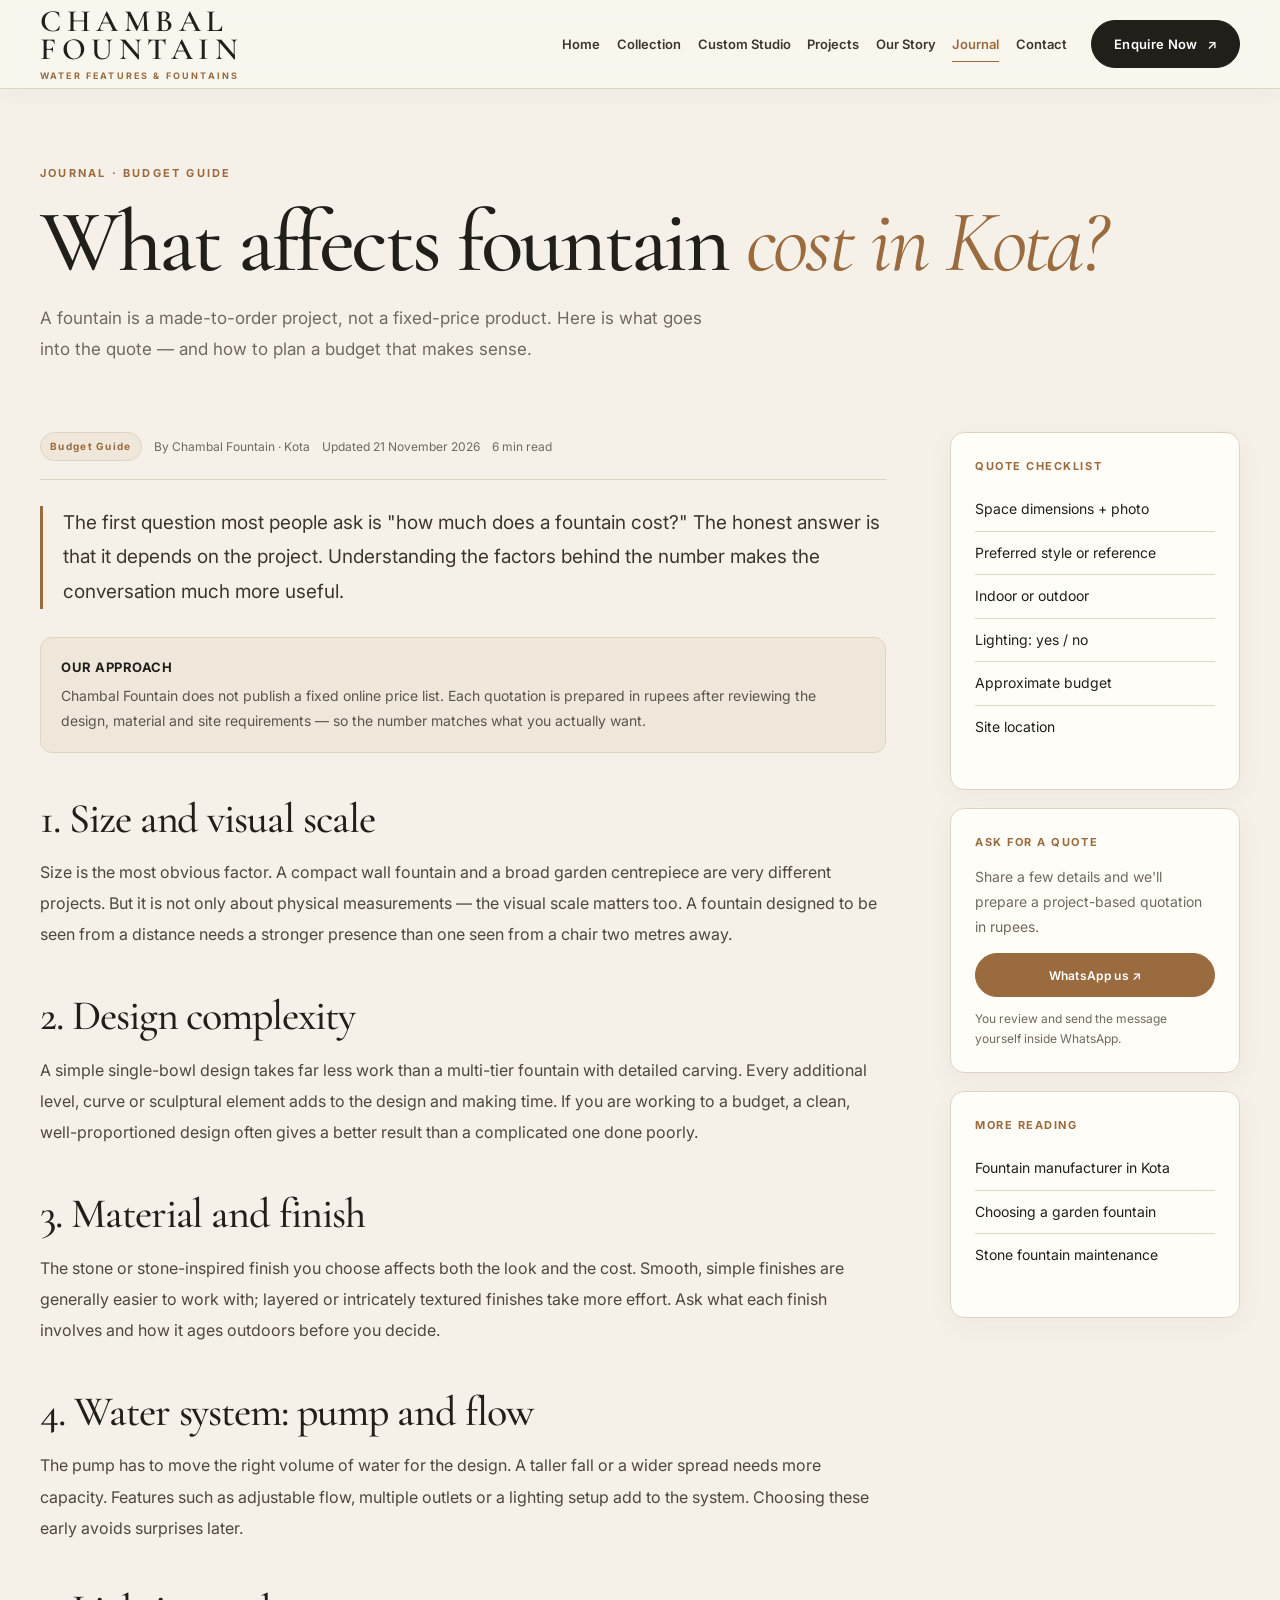
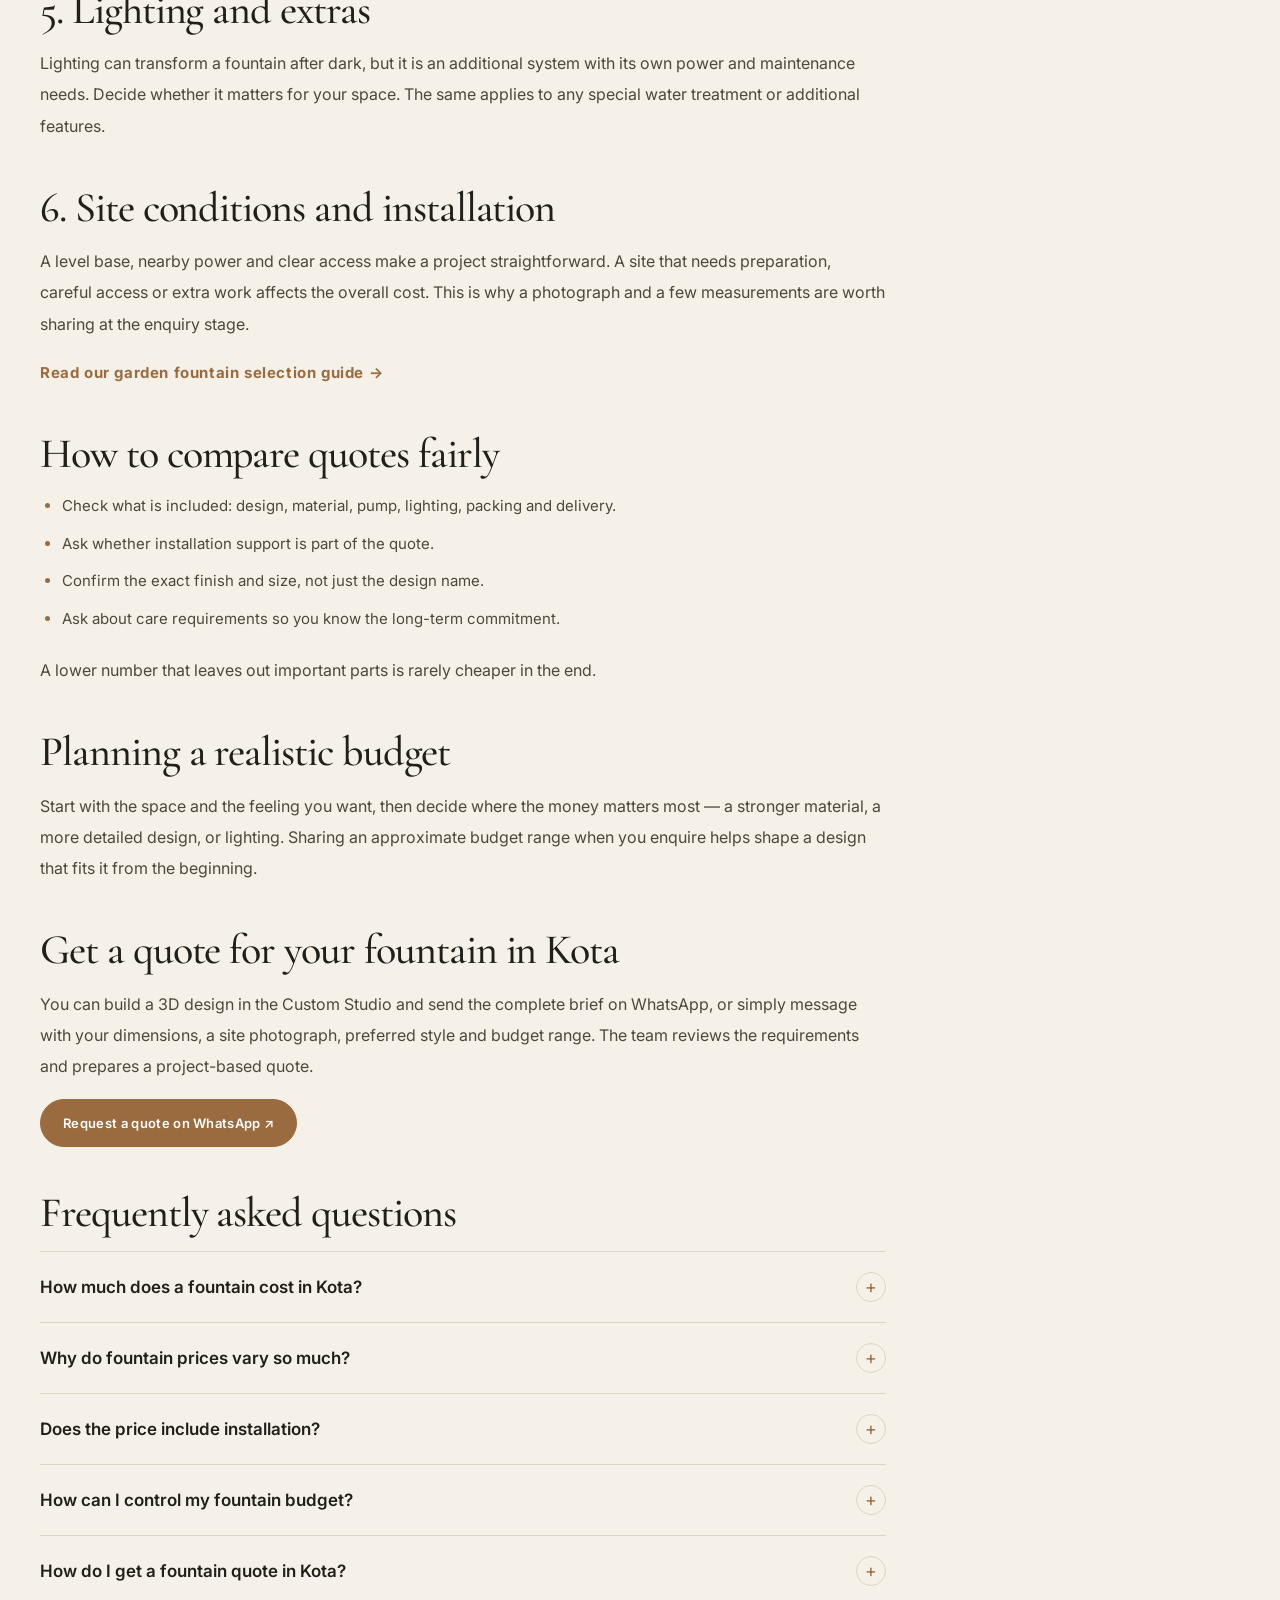
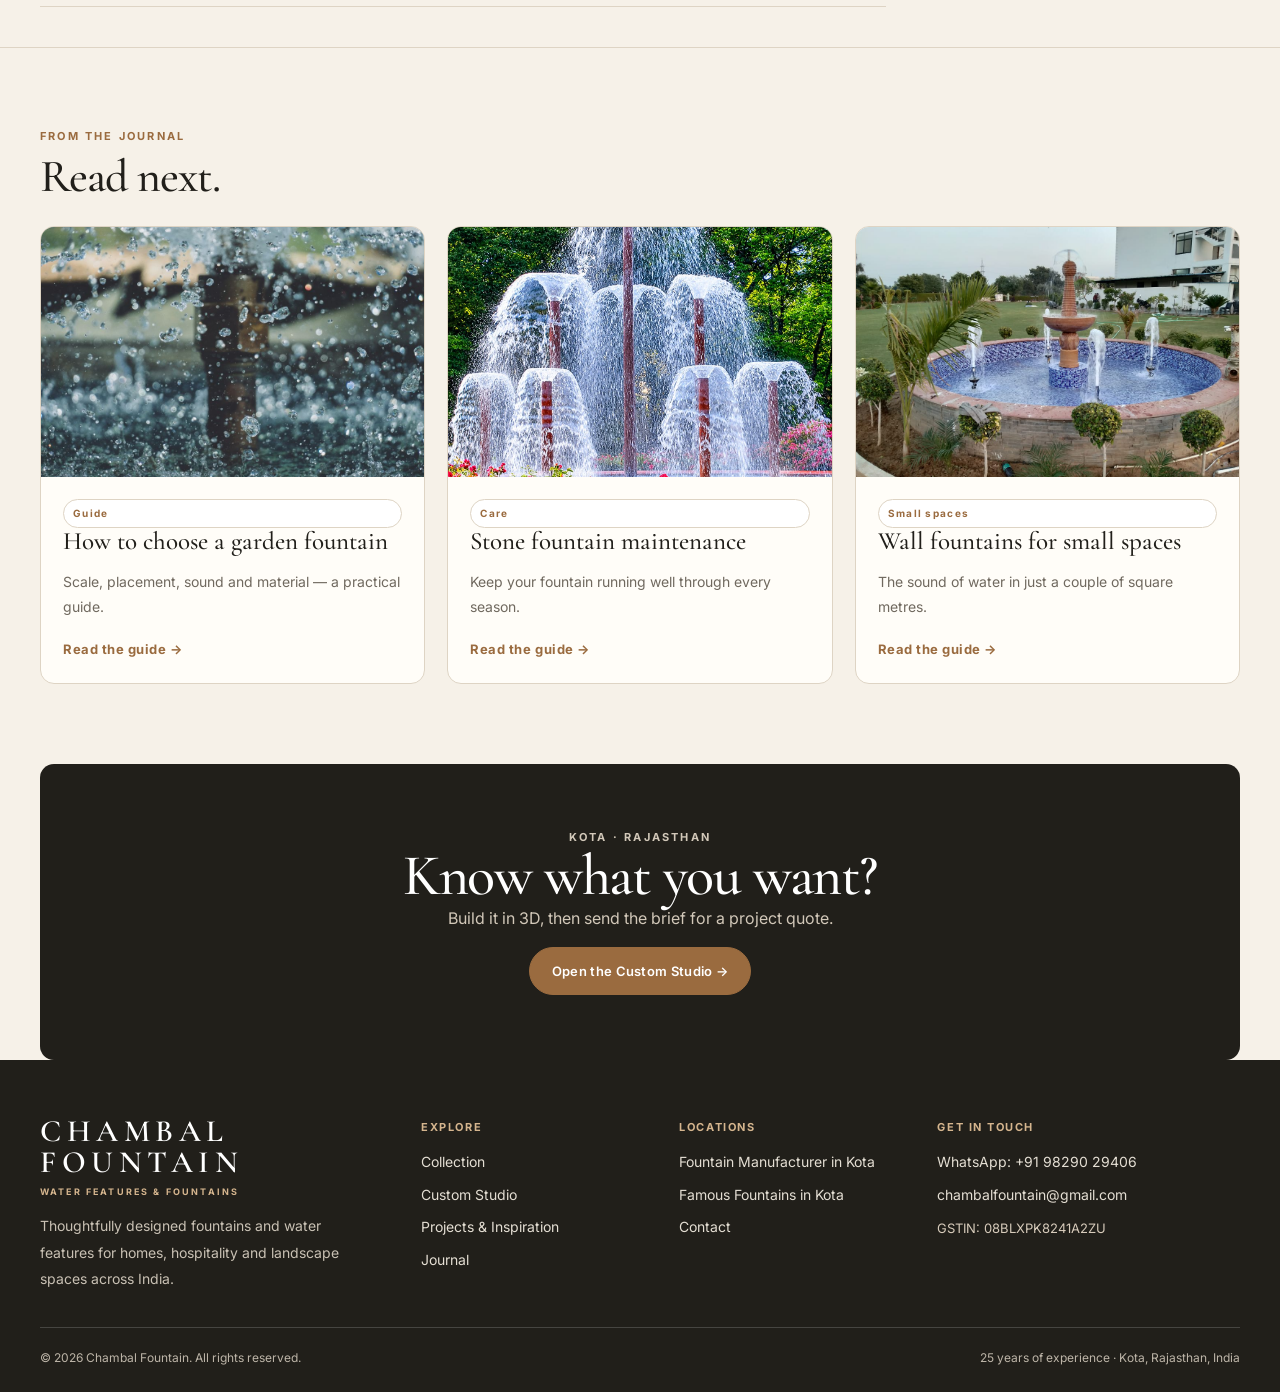
==== blog-fountain-cost-kota.html @ ea3bb5ad "Add Kota landing page, famous fountains guide and long-tail SEO articles with requested search keywo" ====
<!doctype html>
<html lang="en">
  <head>
    <meta charset="utf-8">
    <meta name="viewport" content="width=device-width, initial-scale=1">
    <title>Fountain Cost in Kota: What Affects the Price? | Chambal Fountain</title>
    <meta name="robots" content="index, follow, max-image-preview:large">
    <link rel="canonical" href="https://www.chambalfountain.in/blog-fountain-cost-kota.html">
    <link rel="stylesheet" href="assets/css/style.css">
    <link rel="icon" type="image/svg+xml" href="assets/images/favicon.svg?v=3">
    <link rel="icon" type="image/png" sizes="32x32" href="assets/images/favicon.png?v=3">
    <link rel="shortcut icon" href="favicon.ico?v=3">
    <meta name="description" content="Wondering about fountain cost in Kota? Learn which factors shape a fountain quote — size, design, material, finish, pump, lighting and site work — and how to plan a realistic budget.">
    <meta name="keywords" content="fountain cost in Kota, fountain price in Kota, how much does a fountain cost, fountain rate Kota, fountain quote Kota, fountain manufacturer price Kota, garden fountain cost India, fountain budget guide, water feature cost Rajasthan, fountain in Kota price, fountain in kota, fountains in kota, kota fountain, fountain kota, fountain shop in kota, fountain near me, fountain manufacturer in Kota, fountain suppliers in Kota, Chambal Fountain Kota">
    <meta name="author" content="Chambal Fountain">
    <meta name="theme-color" content="#f5f1e9">
    <meta name="geo.region" content="IN-RJ">
    <meta name="geo.placename" content="Kota, Rajasthan, India">
    <meta name="geo.country" content="India">
    <link rel="sitemap" type="application/xml" href="/sitemap.xml">
    <meta property="og:type" content="article">
    <meta property="og:site_name" content="Chambal Fountain">
    <meta property="og:locale" content="en_IN">
    <meta property="og:url" content="https://www.chambalfountain.in/blog-fountain-cost-kota.html">
    <meta property="og:title" content="Fountain Cost in Kota: What Affects the Price?">
    <meta property="og:description" content="A clear look at the factors behind a fountain quote in Kota, and how to plan a realistic budget for your project.">
    <meta property="og:image" content="https://www.chambalfountain.in/assets/images/studio-design.jpg">
    <meta property="og:image:alt" content="Custom fountain design drawing">
    <meta name="twitter:card" content="summary_large_image">
    <meta name="twitter:title" content="Fountain Cost in Kota: What Affects the Price?">
    <meta name="twitter:description" content="Understand what goes into a fountain quote before you plan your budget.">
    <meta name="twitter:image" content="https://www.chambalfountain.in/assets/images/studio-design.jpg">
    <script type="application/ld+json">
    {
      "@context": "https://schema.org",
      "@graph": [
        {
          "@type": "WebPage",
          "@id": "https://www.chambalfountain.in/blog-fountain-cost-kota.html#webpage",
          "url": "https://www.chambalfountain.in/blog-fountain-cost-kota.html",
          "name": "Fountain Cost in Kota: What Affects the Price?",
          "description": "The factors that shape a fountain quote in Kota — size, material, finish, pump, lighting and site work.",
          "isPartOf": { "@id": "https://www.chambalfountain.in/#website" },
          "about": { "@id": "https://www.chambalfountain.in/#organization" },
          "inLanguage": "en-IN"
        },
        {
          "@type": "BlogPosting",
          "@id": "https://www.chambalfountain.in/blog-fountain-cost-kota.html#article",
          "headline": "Fountain Cost in Kota: What Affects the Price?",
          "description": "A clear look at the factors behind a fountain quote in Kota, and how to plan a realistic budget.",
          "image": "https://www.chambalfountain.in/assets/images/studio-design.jpg",
          "datePublished": "2026-11-21",
          "dateModified": "2026-11-21",
          "author": { "@id": "https://www.chambalfountain.in/#organization" },
          "publisher": { "@id": "https://www.chambalfountain.in/#organization" },
          "mainEntityOfPage": { "@id": "https://www.chambalfountain.in/blog-fountain-cost-kota.html#webpage" },
          "inLanguage": "en-IN"
        },
        {
          "@type": "BreadcrumbList",
          "@id": "https://www.chambalfountain.in/blog-fountain-cost-kota.html#breadcrumb",
          "itemListElement": [
            { "@type": "ListItem", "position": 1, "name": "Home", "item": "https://www.chambalfountain.in/" },
            { "@type": "ListItem", "position": 2, "name": "Journal", "item": "https://www.chambalfountain.in/journal.html" },
            { "@type": "ListItem", "position": 3, "name": "Fountain Cost in Kota", "item": "https://www.chambalfountain.in/blog-fountain-cost-kota.html" }
          ]
        },
        {
          "@type": "FAQPage",
          "@id": "https://www.chambalfountain.in/blog-fountain-cost-kota.html#faq",
          "mainEntity": [
            { "@type": "Question", "name": "How much does a fountain cost in Kota?", "acceptedAnswer": { "@type": "Answer", "text": "There is no single price: the cost depends on size, design complexity, material and finish, pump and lighting choices, and site conditions. Chambal Fountain prepares project-based quotations in rupees after reviewing the requirements rather than displaying a fixed online price list." } },
            { "@type": "Question", "name": "Why do fountain prices vary so much?", "acceptedAnswer": { "@type": "Answer", "text": "Two fountains of similar size can differ because of carving detail, the stone or finish used, the number of water levels, pump capacity, lighting and the work needed at the site. Always compare what is included in a quote, not just the headline number." } },
            { "@type": "Question", "name": "Does the price include installation?", "acceptedAnswer": { "@type": "Answer", "text": "Packing, delivery and installation arrangements are discussed for each project and reflected in the quotation. Share your location and site details so the quote matches your actual requirements." } },
            { "@type": "Question", "name": "How can I control my fountain budget?", "acceptedAnswer": { "@type": "Answer", "text": "Keep the design focused, choose a finish that suits the space, and decide early whether lighting or a larger pump matters to you. Share a realistic budget range when you enquire — it helps shape a design that fits." } },
            { "@type": "Question", "name": "How do I get a fountain quote in Kota?", "acceptedAnswer": { "@type": "Answer", "text": "Use the Custom Studio to build a 3D design and send the brief on WhatsApp, or message +91 98290 29406 with your space dimensions, preferred style, a site photograph and your approximate budget." } }
          ]
        }
      ]
    }
    </script>
  </head>
  <body>
    <header><div class="wrap nav"><a class="logo" href="index.html" aria-label="Chambal Fountain home">CHAMBAL <br> FOUNTAIN<small>WATER FEATURES &amp; FOUNTAINS</small></a><button class="menu-toggle" type="button" aria-expanded="false" aria-label="Open navigation">☰</button><nav aria-label="Main navigation"><a href="index.html">Home</a><a href="collection.html">Collection</a><a href="studio.html">Custom Studio</a><a href="projects.html">Projects</a><a href="story.html">Our Story</a><a href="journal.html" class="active" aria-current="page">Journal</a><a href="contact.html">Contact</a></nav><a class="btn nav-cta" href="contact.html">Enquire Now <span aria-hidden="true">↗</span></a></div></header>

    <main>
      <div class="wrap page-hero">
        <p class="eyebrow">Journal · Budget Guide</p>
        <h1>What affects fountain <em>cost in Kota?</em></h1>
        <p class="sub">A fountain is a made-to-order project, not a fixed-price product. Here is what goes into the quote — and how to plan a budget that makes sense.</p>
      </div>

      <div class="wrap article-layout">
        <article class="article-main">
          <div class="article-meta"><span class="pill">Budget Guide</span><span>By Chambal Fountain · Kota</span><span>Updated 21 November 2026</span><span>6 min read</span></div>

          <p class="article-lead">The first question most people ask is "how much does a fountain cost?" The honest answer is that it depends on the project. Understanding the factors behind the number makes the conversation much more useful.</p>

          <div class="article-note"><strong>Our approach</strong>Chambal Fountain does not publish a fixed online price list. Each quotation is prepared in rupees after reviewing the design, material and site requirements — so the number matches what you actually want.</div>

          <h2>1. Size and visual scale</h2>
          <p>Size is the most obvious factor. A compact wall fountain and a broad garden centrepiece are very different projects. But it is not only about physical measurements — the visual scale matters too. A fountain designed to be seen from a distance needs a stronger presence than one seen from a chair two metres away.</p>

          <h2>2. Design complexity</h2>
          <p>A simple single-bowl design takes far less work than a multi-tier fountain with detailed carving. Every additional level, curve or sculptural element adds to the design and making time. If you are working to a budget, a clean, well-proportioned design often gives a better result than a complicated one done poorly.</p>

          <h2>3. Material and finish</h2>
          <p>The stone or stone-inspired finish you choose affects both the look and the cost. Smooth, simple finishes are generally easier to work with; layered or intricately textured finishes take more effort. Ask what each finish involves and how it ages outdoors before you decide.</p>

          <h2>4. Water system: pump and flow</h2>
          <p>The pump has to move the right volume of water for the design. A taller fall or a wider spread needs more capacity. Features such as adjustable flow, multiple outlets or a lighting setup add to the system. Choosing these early avoids surprises later.</p>

          <h2>5. Lighting and extras</h2>
          <p>Lighting can transform a fountain after dark, but it is an additional system with its own power and maintenance needs. Decide whether it matters for your space. The same applies to any special water treatment or additional features.</p>

          <h2>6. Site conditions and installation</h2>
          <p>A level base, nearby power and clear access make a project straightforward. A site that needs preparation, careful access or extra work affects the overall cost. This is why a photograph and a few measurements are worth sharing at the enquiry stage.</p>
          <p><a class="text-link" href="blog-garden-fountain-guide.html">Read our garden fountain selection guide →</a></p>

          <h2>How to compare quotes fairly</h2>
          <ul>
            <li>Check what is included: design, material, pump, lighting, packing and delivery.</li>
            <li>Ask whether installation support is part of the quote.</li>
            <li>Confirm the exact finish and size, not just the design name.</li>
            <li>Ask about care requirements so you know the long-term commitment.</li>
          </ul>
          <p>A lower number that leaves out important parts is rarely cheaper in the end.</p>

          <h2>Planning a realistic budget</h2>
          <p>Start with the space and the feeling you want, then decide where the money matters most — a stronger material, a more detailed design, or lighting. Sharing an approximate budget range when you enquire helps shape a design that fits it from the beginning.</p>

          <h2>Get a quote for your fountain in Kota</h2>
          <p>You can build a 3D design in the Custom Studio and send the complete brief on WhatsApp, or simply message with your dimensions, a site photograph, preferred style and budget range. The team reviews the requirements and prepares a project-based quote.</p>
          <p><a class="btn bronze" href="https://wa.me/919829029406?text=Hello%20Chambal%20Fountain%2C%20I%27d%20like%20a%20fountain%20quote%20for%20my%20space%20in%20Kota." target="_blank" rel="noopener">Request a quote on WhatsApp ↗</a></p>

          <h2>Frequently asked questions</h2>
          <div class="faq-list">
            <details class="faq-item"><summary>How much does a fountain cost in Kota?</summary><div class="faq-answer"><p>It depends on size, design complexity, material and finish, pump and lighting choices and site conditions. We prepare project-based quotations in rupees after reviewing your requirements, rather than listing a fixed price.</p></div></details>
            <details class="faq-item"><summary>Why do fountain prices vary so much?</summary><div class="faq-answer"><p>Carving detail, material, number of water levels, pump capacity, lighting and site work all differ between projects. Compare what is included in a quote rather than only the headline number.</p></div></details>
            <details class="faq-item"><summary>Does the price include installation?</summary><div class="faq-answer"><p>Packing, delivery and installation arrangements are discussed per project and reflected in the quote. Share your location and site details for an accurate answer.</p></div></details>
            <details class="faq-item"><summary>How can I control my fountain budget?</summary><div class="faq-answer"><p>Keep the design focused, choose a suitable finish, decide early on lighting and pump needs, and share a realistic budget range when you enquire.</p></div></details>
            <details class="faq-item"><summary>How do I get a fountain quote in Kota?</summary><div class="faq-answer"><p>Build a design in the 3D studio and send the brief on WhatsApp, or message +91 98290 29406 with your dimensions, style, a site photo and your approximate budget.</p></div></details>
          </div>
        </article>

        <aside class="article-aside">
          <div class="aside-card"><strong>Quote checklist</strong><ul><li>Space dimensions + photo</li><li>Preferred style or reference</li><li>Indoor or outdoor</li><li>Lighting: yes / no</li><li>Approximate budget</li><li>Site location</li></ul></div>
          <div class="aside-card"><strong>Ask for a quote</strong><p>Share a few details and we'll prepare a project-based quotation in rupees.</p><a class="btn bronze" href="https://wa.me/919829029406" target="_blank" rel="noopener">WhatsApp us ↗</a><p class="small">You review and send the message yourself inside WhatsApp.</p></div>
          <div class="aside-card"><strong>More reading</strong><ul><li><a href="fountain-manufacturer-kota.html">Fountain manufacturer in Kota</a></li><li><a href="blog-garden-fountain-guide.html">Choosing a garden fountain</a></li><li><a href="blog-stone-fountain-maintenance.html">Stone fountain maintenance</a></li></ul></div>
        </aside>
      </div>

      <section class="related-section"><div class="wrap"><p class="eyebrow">From the journal</p><h2>Read next.</h2><div class="grid3">
        <article class="card"><div class="ph"><img src="assets/images/hero-fountain.jpg" alt="Garden fountain" loading="lazy"></div><div class="bd"><span class="pill">Guide</span><h3>How to choose a garden fountain</h3><p>Scale, placement, sound and material — a practical guide.</p><a class="text-link" href="blog-garden-fountain-guide.html">Read the guide →</a></div></article>
        <article class="card"><div class="ph"><img src="assets/images/fountain-detail.jpg" alt="Stone fountain" loading="lazy"></div><div class="bd"><span class="pill">Care</span><h3>Stone fountain maintenance</h3><p>Keep your fountain running well through every season.</p><a class="text-link" href="blog-stone-fountain-maintenance.html">Read the guide →</a></div></article>
        <article class="card"><div class="ph"><img src="assets/images/collection-parete.jpg" alt="Wall fountain" loading="lazy"></div><div class="bd"><span class="pill">Small spaces</span><h3>Wall fountains for small spaces</h3><p>The sound of water in just a couple of square metres.</p><a class="text-link" href="blog-wall-fountain-small-spaces.html">Read the guide →</a></div></article>
      </div></div></section>

      <section><div class="wrap"><div class="cta"><p class="kicker">Kota · Rajasthan</p><h2>Know what you want?</h2><p>Build it in 3D, then send the brief for a project quote.</p><a class="btn" href="studio.html">Open the Custom Studio →</a></div></div></section>
    </main>

    <footer><div class="wrap"><div class="footer-main"><div class="footer-brand"><a class="logo" href="index.html">CHAMBAL FOUNTAIN<small>WATER FEATURES &amp; FOUNTAINS</small></a><p>Thoughtfully designed fountains and water features for homes, hospitality and landscape spaces across India.</p></div><div class="foot"><strong>Explore</strong><a href="collection.html">Collection</a><a href="studio.html">Custom Studio</a><a href="projects.html">Projects &amp; Inspiration</a><a href="journal.html">Journal</a></div><div class="foot"><strong>Locations</strong><a href="fountain-manufacturer-kota.html">Fountain Manufacturer in Kota</a><a href="famous-fountains-in-kota.html">Famous Fountains in Kota</a><a href="contact.html">Contact</a></div><div class="foot footer-contact"><strong>Get in touch</strong><a href="https://wa.me/919829029406" target="_blank" rel="noopener">WhatsApp: +91 98290 29406</a><a href="mailto:chambalfountain@gmail.com">chambalfountain@gmail.com</a><p>GSTIN: 08BLXPK8241A2ZU</p></div></div><div class="footer-bottom"><span>© <span class="year">2026</span> Chambal Fountain. All rights reserved.</span><span>25 years of experience · Kota, Rajasthan, India</span></div></div></footer>
    <script src="assets/js/main.js"></script>
  </body>
</html>
---- assets/css/style.css ----
﻿@import url('https://fonts.googleapis.com/css2?family=Cormorant+Garamond:ital,wght@0,400;0,500;0,600;1,400;1,500&family=Inter:wght@400;500;600;700&display=swap');

:root {
  --bg: #F6F1E8;
  --ink: #1C1A15;
  --muted: #6E675D;
  --line: #DDD3C2;
  --bronze: #9A6B3F;
  --card: #FFFDF8;
  --radius: 18px;
  --soft: #EEE7DA;
  --white: #FFFEFA;
}

* {
  margin: 0;
  padding: 0;
  box-sizing: border-box;
}

html {
  scroll-behavior: smooth;
}

body {
  font-family: 'Inter', system-ui, sans-serif;
  background: var(--bg);
  color: var(--ink);
  line-height: 1.65;
}

img {
  display: block;
  width: 100%;
  height: 100%;
  object-fit: cover;
}

a {
  color: inherit;
  text-decoration: none;
}

.wrap {
  width: min(100% - 48px, 1180px);
  margin-inline: auto;
}

/* Announcement and navigation */
.topbar {
  background: var(--ink);
  color: #EDE6D6;
  text-align: center;
  font-size: 15px;
  letter-spacing: .12em;
  text-transform: uppercase;
  padding: 9px 16px;
}

header {
  position: sticky;
  top: 0;
  z-index: 50;
  background: rgba(246, 241, 232, .96);
  backdrop-filter: blur(12px);
  border-bottom: 1px solid var(--line);
}

.nav {
  display: flex;
  align-items: center;
  gap: 28px;
  min-height: 86px;
}

.logo {
  flex: 0 0 auto;
  font-family: 'Cormorant Garamond', Georgia, serif;
  font-size: 30px;
  line-height: .9;
  letter-spacing: .24em;
  font-weight: 600;
}

.logo small {
  display: block;
  margin-top: 8px;
  font-family: 'Inter', sans-serif;
  font-size: 9px;
  letter-spacing: .3em;
  color: var(--bronze);
  font-weight: 700;
}

.nav nav {
  display: flex;
  align-items: center;
  justify-content: center;
  gap: clamp(12px, 1.55vw, 22px);
  margin-left: auto;
}

.nav nav a {
  position: relative;
  font-size: 16px;
  font-weight: 600;
  color: #3B372E;
  white-space: nowrap;
  transition: color .25s ease;
}

.nav nav a::after {
  content: '';
  position: absolute;
  left: 0;
  bottom: -7px;
  width: 0;
  height: 1px;
  background: var(--bronze);
  transition: width .25s ease;
}

.nav nav a:hover,
.nav nav a.active {
  color: var(--bronze);
}

.nav nav a:hover::after,
.nav nav a.active::after {
  width: 100%;
}

.btn {
  display: inline-flex;
  align-items: center;
  justify-content: center;
  gap: 9px;
  min-height: 47px;
  padding: 12px 21px;
  border: 1px solid var(--ink);
  border-radius: 999px;
  background: var(--ink);
  color: #fff;
  font: 600 12px 'Inter', sans-serif;
  letter-spacing: .025em;
  cursor: pointer;
  transition: background .25s ease, color .25s ease, border-color .25s ease, transform .25s ease;
}

.btn:hover {
  background: var(--bronze);
  border-color: var(--bronze);
  color: #fff;
  transform: translateY(-2px);
}

.btn.light {
  background: transparent;
  color: var(--ink);
}

.btn.light:hover {
  background: var(--ink);
  color: #fff;
  border-color: var(--ink);
}

.btn.bronze {
  background: var(--bronze);
  border-color: var(--bronze);
}

.btn.bronze:hover {
  background: var(--ink);
  border-color: var(--ink);
}

.nav-cta {
  min-height: 42px;
  padding: 10px 17px;
  font-size: 15px;
}

/* Shared typography */
.eyebrow,
.kicker {
  color: var(--bronze);
  font-size: 13px;
  font-weight: 700;
  letter-spacing: .25em;
  line-height: 1.6;
  text-transform: uppercase;
}

h1,
h2,
h3 {
  font-family: 'Cormorant Garamond', Georgia, serif;
  font-weight: 500;
}

h2 {
  font-size: clamp(38px, 5vw, 60px);
  line-height: .99;
  letter-spacing: -.025em;
}

.sub {
  max-width: 570px;
  color: var(--muted);
  font-size: 16px;
  line-height: 1.9;
}

.text-link {
  display: inline-flex;
  align-items: center;
  gap: 12px;
  color: var(--bronze);
  font-size: 15px;
  font-weight: 700;
  letter-spacing: .04em;
  transition: gap .2s ease, color .2s ease;
}

.text-link:hover {
  gap: 17px;
  color: var(--ink);
}

/* Home hero */
.home-hero {
  display: grid;
  grid-template-columns: .9fr 1.1fr;
  align-items: center;
  gap: clamp(34px, 6vw, 78px);
  padding-top: 76px;
  padding-bottom: 68px;
}

.hero-copy {
  padding: 10px 0 18px;
}

.hero-copy h1 {
  margin: 20px 0 21px;
  font-size: clamp(54px, 6.5vw, 88px);
  line-height: .91;
  letter-spacing: -.035em;
}

.hero-copy h1 em,
.craft-copy h2 em {
  color: var(--bronze);
  font-weight: 400;
}

.lead {
  max-width: 490px;
  color: var(--muted);
  font-size: 15px;
  line-height: 1.95;
}

.hero-actions {
  display: flex;
  flex-wrap: wrap;
  gap: 11px;
  margin-top: 29px;
}

.hero-note {
  display: flex;
  align-items: center;
  gap: 10px;
  margin-top: 35px;
  color: var(--muted);
  font-size: 9px;
  letter-spacing: .08em;
  text-transform: uppercase;
}

.hero-note-mark {
  color: var(--bronze);
  font-size: 18px;
}

.hero-visual {
  min-width: 0;
}

.heroimg {
  position: relative;
  height: clamp(380px, 43vw, 555px);
  overflow: hidden;
  border-radius: 220px 220px 8px 8px;
  background: var(--soft);
}

.heroimg img {
  transition: transform .8s ease;
}

.hero-visual:hover .heroimg img {
  transform: scale(1.035);
}

.hero-image-caption {
  display: flex;
  justify-content: space-between;
  gap: 12px;
  padding: 13px 3px 0;
  color: var(--muted);
  font-size: 8px;
  font-weight: 700;
  letter-spacing: .16em;
}

/* Trust strip */
.trust-strip {
  border-top: 1px solid var(--line);
  border-bottom: 1px solid var(--line);
  background: rgba(255, 253, 248, .55);
}

.trust-grid {
  display: grid;
  grid-template-columns: repeat(4, 1fr);
  gap: 20px;
  padding-block: 21px;
}

.trust-grid > div {
  display: flex;
  align-items: center;
  justify-content: center;
  gap: 10px;
  color: #514A40;
  font-size: 13px;
  font-weight: 600;
  letter-spacing: .025em;
}

.trust-icon {
  color: var(--bronze);
  font-size: 20px;
}

/* Collection cards */
.collection-section {
  padding: 108px 0 100px;
}

.section-heading {
  display: flex;
  align-items: end;
  justify-content: space-between;
  gap: 36px;
  margin-bottom: 37px;
}

.section-heading h2 {
  margin-top: 14px;
}

.section-intro {
  max-width: 390px;
  padding-bottom: 5px;
}

.section-intro .sub {
  margin-bottom: 17px;
}

.collection-grid {
  display: grid;
  grid-template-columns: repeat(3, minmax(0, 1fr));
  gap: 22px;
}

.card {
  overflow: hidden;
  border: 1px solid var(--line);
  border-radius: var(--radius);
  background: var(--card);
}

.collection-card {
  position: relative;
  transition: transform .3s ease, box-shadow .3s ease;
}

.collection-card:hover {
  transform: translateY(-6px);
  box-shadow: 0 18px 40px rgba(45, 36, 24, .09);
}

.card-image-link {
  position: relative;
  display: block;
  overflow: hidden;
}

.card .ph {
  height: 285px;
  overflow: hidden;
  background: var(--soft);
}

.card .ph img {
  transition: transform .7s ease;
}

.collection-card:hover .ph img {
  transform: scale(1.055);
}

.image-index {
  position: absolute;
  right: 15px;
  bottom: 14px;
  display: grid;
  width: 35px;
  height: 35px;
  place-items: center;
  border: 1px solid rgba(255,255,255,.75);
  border-radius: 50%;
  background: rgba(28, 26, 21, .35);
  color: #fff;
  font-family: 'Cormorant Garamond', serif;
  font-size: 16px;
}

.card .bd {
  padding: 23px 23px 25px;
}

.card-meta {
  display: flex;
  align-items: center;
  justify-content: space-between;
  gap: 8px;
  margin-bottom: 12px;
}

.pill {
  display: inline-block;
  padding: 5px 9px;
  border: 1px solid var(--line);
  border-radius: 999px;
  background: #fff;
  color: var(--bronze);
  font-size: 8px;
  font-weight: 700;
  letter-spacing: .13em;
}

.made-to-order {
  color: var(--muted);
  font-size: 9px;
}

.card h3 {
  margin-bottom: 5px;
  font-size: 34px;
  line-height: 1.1;
}

.card p {
  min-height: 75px;
  margin: 8px 0 18px;
  color: var(--muted);
  font-size: 16px;
  line-height: 1.85;
}

.card .text-link {
  font-size: 13px;
}

.small {
  color: var(--muted);
  font-size: 15px;
}

/* Craft section */
.craft-section {
  padding: 80px 0 105px;
  background: var(--soft);
}

.craft-split {
  display: grid;
  grid-template-columns: 1fr 1fr;
  align-items: center;
  gap: clamp(40px, 8vw, 105px);
}

.craft-image {
  position: relative;
  padding: 0 25px 25px 0;
}

.craft-image::after {
  content: '';
  position: absolute;
  right: 0;
  bottom: 0;
  z-index: 0;
  width: 72%;
  height: 72%;
  border: 1px solid #B99A78;
}

.craft-image .ph {
  position: relative;
  z-index: 1;
  height: 490px;
  overflow: hidden;
  border-radius: 4px;
  background: #DED2C0;
}

.craft-image-label {
  position: absolute;
  right: -8px;
  bottom: 52px;
  z-index: 2;
  color: var(--bronze);
  font-size: 8px;
  font-weight: 700;
  letter-spacing: .18em;
  writing-mode: vertical-rl;
}

.craft-copy h2 {
  margin: 17px 0 22px;
}

.craft-copy .sub {
  margin-bottom: 25px;
}

.craft-points {
  display: grid;
  gap: 0;
  margin: 0 0 27px;
  list-style: none;
  border-top: 1px solid #D5C8B6;
}

.craft-points li {
  display: flex;
  align-items: center;
  gap: 15px;
  padding: 12px 0;
  border-bottom: 1px solid #D5C8B6;
  color: #514A40;
  font-size: 15px;
}

.craft-points span {
  color: var(--bronze);
  font-family: 'Cormorant Garamond', serif;
  font-size: 17px;
}

/* Project spaces */
.spaces-section {
  padding: 105px 0;
}

.center-heading {
  max-width: 650px;
  margin: 0 auto 38px;
  text-align: center;
}

.center-heading h2 {
  margin: 14px 0;
}

.center-heading .sub {
  margin-inline: auto;
}

.spaces-grid {
  display: grid;
  grid-template-columns: repeat(3, minmax(0, 1fr));
  gap: 18px;
}

.space-card {
  position: relative;
  min-height: 380px;
  overflow: hidden;
  background: var(--ink);
}

.space-card::after {
  content: '';
  position: absolute;
  inset: 0;
  background: linear-gradient(180deg, rgba(15, 13, 10, .02) 25%, rgba(15, 13, 10, .78) 100%);
}

.space-card .ph {
  position: absolute;
  inset: 0;
}

.space-card img {
  transition: transform .7s ease;
}

.space-card:hover img {
  transform: scale(1.06);
}

.space-overlay {
  position: absolute;
  right: 24px;
  bottom: 25px;
  left: 24px;
  z-index: 1;
  color: #fff;
}

.space-overlay span {
  color: #E3C49D;
  font-size: 8px;
  font-weight: 700;
  letter-spacing: .18em;
}

.space-overlay h3 {
  margin-top: 8px;
  font-size: 35px;
  line-height: .98;
}

.spaces-link {
  margin-top: 25px;
  text-align: center;
}

/* Enquiry process */
.process-section {
  padding: 88px 0;
  background: #EAE1D3;
}

.process-wrap {
  display: grid;
  grid-template-columns: .8fr 1.2fr;
  gap: clamp(40px, 8vw, 110px);
}

.process-heading h2 {
  margin: 16px 0;
}

.process-heading .sub {
  margin-bottom: 20px;
}

.process-steps {
  border-top: 1px solid #D1C3B0;
}

.process-step {
  display: grid;
  grid-template-columns: 55px 1fr;
  gap: 15px;
  padding: 22px 0;
  border-bottom: 1px solid #D1C3B0;
}

.step-number {
  color: var(--bronze);
  font-family: 'Cormorant Garamond', serif;
  font-size: 27px;
}

.process-step h3 {
  margin-bottom: 4px;
  font-size: 25px;
}

.process-step p {
  max-width: 490px;
  color: var(--muted);
  font-size: 15px;
  line-height: 1.85;
}

/* Main call to action */
.home-cta {
  position: relative;
  overflow: hidden;
  margin-block: 92px 35px;
  padding: 76px 30px;
  border-radius: 5px;
  background: var(--ink);
  color: #F1EAD9;
  text-align: center;
}

.home-cta::before,
.home-cta::after {
  content: '';
  position: absolute;
  width: 260px;
  height: 260px;
  border: 1px solid rgba(216, 169, 106, .22);
  border-radius: 50%;
  pointer-events: none;
}

.home-cta::before {
  top: -170px;
  left: -100px;
}

.home-cta::after {
  right: -100px;
  bottom: -190px;
}

.home-cta .kicker {
  color: #D8A96A;
}

.home-cta h2 {
  margin: 17px 0;
  color: #fff;
}

.home-cta > p:not(.kicker) {
  max-width: 530px;
  margin: 0 auto;
  color: #CFC6B2;
  font-size: 16px;
  line-height: 1.9;
}

.cta-actions {
  display: flex;
  align-items: center;
  justify-content: center;
  flex-wrap: wrap;
  gap: 23px;
  margin-top: 27px;
}

.home-cta .btn {
  background: var(--bronze);
  border-color: var(--bronze);
}

.home-cta .btn:hover {
  background: #fff;
  border-color: #fff;
  color: var(--ink);
}

.cta-phone {
  color: #F1EAD9;
  font-size: 15px;
  font-weight: 600;
  text-decoration: underline;
  text-underline-offset: 5px;
}

.cta-ornament {
  display: block;
  margin-top: 28px;
  color: #D8A96A;
  font-size: 19px;
}

/* Footer */
footer {
  margin-top: 0;
  padding: 55px 0 25px;
  border-top: 1px solid var(--line);
}

.footer-main {
  display: grid;
  grid-template-columns: 1.7fr 1fr 1fr 1.2fr;
  gap: 35px;
  padding-bottom: 40px;
}

.footer-brand p {
  max-width: 260px;
  margin-top: 17px;
  color: var(--muted);
  font-size: 15px;
  line-height: 1.9;
}

.foot strong {
  display: block;
  margin-bottom: 13px;
  color: var(--ink);
  font-size: 13px;
  letter-spacing: .12em;
  text-transform: uppercase;
}

.foot a:not(.logo) {
  display: block;
  width: fit-content;
  margin: 8px 0;
  color: var(--muted);
  font-size: 15px;
  transition: color .2s ease;
}

.foot a:not(.logo):hover {
  color: var(--bronze);
}

.footer-bottom {
  display: flex;
  justify-content: space-between;
  gap: 20px;
  padding-top: 19px;
  border-top: 1px solid var(--line);
  color: var(--muted);
  font-size: 9px;
}

/* Keyboard focus */
a:focus-visible,
button:focus-visible {
  outline: 2px solid var(--bronze);
  outline-offset: 4px;
}

/* Responsive layouts */
@media (max-width: 1050px) {
  .nav {
    gap: 18px;
  }

  .nav nav {
    gap: 11px;
  }

  .nav nav a {
    font-size: 13px;
  }

  .nav-cta {
    padding-inline: 13px;
  }

  .home-hero {
    gap: 35px;
  }

  .hero-copy h1 {
    font-size: clamp(52px, 6vw, 70px);
  }
}

@media (max-width: 860px) {
  .wrap {
    width: min(100% - 36px, 680px);
  }

  .nav {
    min-height: 76px;
    justify-content: space-between;
  }

  .nav nav {
    display: none;
  }

  .home-hero {
    grid-template-columns: 1fr;
    padding-top: 55px;
    gap: 35px;
  }

  .hero-copy {
    text-align: center;
  }

  .hero-copy h1 {
    font-size: clamp(58px, 11vw, 82px);
  }

  .lead {
    margin-inline: auto;
  }

  .hero-actions,
  .hero-note {
    justify-content: center;
  }

  .heroimg {
    height: 430px;
    border-radius: 180px 180px 5px 5px;
  }

  .trust-grid {
    grid-template-columns: repeat(2, 1fr);
    row-gap: 17px;
  }

  .collection-section,
  .spaces-section {
    padding: 75px 0;
  }

  .section-heading {
    align-items: start;
    flex-direction: column;
    gap: 18px;
  }

  .section-intro {
    max-width: 560px;
  }

  .collection-grid,
  .spaces-grid {
    grid-template-columns: 1fr 1fr;
  }

  .craft-section {
    padding: 70px 0;
  }

  .craft-split,
  .process-wrap {
    grid-template-columns: 1fr;
    gap: 38px;
  }

  .craft-image .ph {
    height: 420px;
  }

  .process-section {
    padding: 70px 0;
  }

  .footer-main {
    grid-template-columns: 1.3fr 1fr;
  }
}

@media (max-width: 560px) {
  .wrap {
    width: min(100% - 30px, 480px);
  }

  .topbar {
    font-size: 8px;
    letter-spacing: .08em;
  }

  .logo {
    font-size: 26px;
  }

  .logo small {
    font-size: 8px;
  }

  .nav-cta {
    min-height: 39px;
    padding: 8px 12px;
    font-size: 9px;
  }

  .home-hero {
    padding-top: 43px;
    padding-bottom: 48px;
  }

  .eyebrow,
  .kicker {
    font-size: 8px;
    letter-spacing: .19em;
  }

  .hero-copy h1 {
    margin: 15px 0;
    font-size: clamp(49px, 14vw, 68px);
  }

  .lead {
    font-size: 16px;
  }

  .hero-actions {
    flex-direction: column;
    align-items: stretch;
    max-width: 290px;
    margin-inline: auto;
  }

  .hero-actions .btn {
    width: 100%;
  }

  .hero-note {
    font-size: 7px;
    line-height: 1.7;
  }

  .heroimg {
    height: 340px;
    border-radius: 145px 145px 5px 5px;
  }

  .hero-image-caption {
    font-size: 6px;
  }

  .trust-grid {
    grid-template-columns: 1fr 1fr;
    gap: 15px 8px;
    padding-block: 17px;
  }

  .trust-grid > div {
    justify-content: flex-start;
    font-size: 8px;
  }

  .trust-icon {
    font-size: 16px;
  }

  .collection-section,
  .spaces-section {
    padding: 62px 0;
  }

  h2 {
    font-size: clamp(37px, 11vw, 48px);
  }

  .collection-grid,
  .spaces-grid {
    grid-template-columns: 1fr;
    gap: 17px;
  }

  .card .ph {
    height: 260px;
  }

  .card p {
    min-height: 0;
  }

  .craft-section {
    padding: 58px 0;
  }

  .craft-image {
    padding-right: 14px;
    padding-bottom: 14px;
  }

  .craft-image .ph {
    height: 340px;
  }

  .craft-image-label {
    right: -6px;
    bottom: 35px;
    font-size: 7px;
  }

  .craft-points li {
    font-size: 9px;
  }

  .space-card {
    min-height: 340px;
  }

  .process-section {
    padding: 58px 0;
  }

  .process-step {
    grid-template-columns: 40px 1fr;
    gap: 10px;
  }

  .process-step h3 {
    font-size: 23px;
  }

  .home-cta {
    margin-block: 60px 25px;
    padding: 55px 19px;
  }

  .cta-actions {
    flex-direction: column;
    gap: 17px;
  }

  .footer-main {
    grid-template-columns: 1fr 1fr;
    gap: 28px 18px;
  }

  .footer-bottom {
    flex-direction: column;
    font-size: 8px;
  }
}

@media (prefers-reduced-motion: reduce) {
  *,
  *::before,
  *::after {
    scroll-behavior: auto !important;
    transition-duration: .01ms !important;
    animation-duration: .01ms !important;
    animation-iteration-count: 1 !important;
  }
}


/* CHAMBAL FOUNTAIN — shared page system & responsive refinements */
:root{--bg:#f6f1e8;--ink:#211f1a;--muted:#70695f;--line:#ded4c4;--bronze:#9a6b3f;--card:#fffdf8;--soft:#eee7da;--white:#fffefa;--shadow:0 18px 48px rgba(42,34,24,.09)}
body{font-size:16px;line-height:1.75} .wrap{width:min(100% - 52px,1200px)}
.topbar{font-size:11px;letter-spacing:.13em;padding:10px 16px}
header{background:rgba(249,246,239,.96);box-shadow:0 5px 24px rgba(37,30,20,.035)}
.nav{min-height:88px;gap:24px}.logo{font-size:31px;letter-spacing:.18em}.logo small{font-size:9px;letter-spacing:.24em}
.nav nav{gap:clamp(10px,1.3vw,20px)}.nav nav a{font-size:13px;font-weight:600}.nav-cta{font-size:12px;min-height:43px;padding:10px 17px}
.btn{font-size:13px;min-height:48px;padding:13px 22px}.eyebrow,.kicker{font-size:11px;letter-spacing:.2em}h2{font-size:clamp(38px,4.8vw,58px)}.sub,.lead{font-size:16px;line-height:1.85}
.hero-copy h1{font-size:clamp(54px,6.2vw,82px)}.hero-note{font-size:10px}.hero-image-caption{font-size:10px}.trust-grid>div{font-size:13px}.card h3{font-size:32px}.card p{font-size:15px}.pill{font-size:10px}.made-to-order{font-size:11px}
.footer-main{display:grid;grid-template-columns:1.55fr 1fr 1fr 1.35fr;gap:34px;padding-bottom:34px}.footer-brand p{max-width:300px;font-size:14px}.foot strong{font-size:11px;letter-spacing:.14em}.foot a:not(.logo){font-size:14px}.footer-contact p{font-size:13px;color:#d7cbbb;margin-top:10px}.footer-bottom{font-size:12px;align-items:center}footer{background:#211f1a;color:#f6f1e8;padding:58px 0 24px;border:0}footer .logo{color:#fff}footer .logo small{color:#d5b58e}footer .foot strong{color:#d5b58e}footer .foot a:not(.logo){color:#e4ded3}footer .footer-brand p{color:#c9c1b4}footer .footer-bottom{border-color:rgba(255,255,255,.17);color:#bdb5a8}
/* Inner page hero */
.page-hero{padding-top:76px;padding-bottom:48px}.page-hero h1{font-family:'Cormorant Garamond',Georgia,serif;font-size:clamp(54px,7vw,88px);font-weight:500;line-height:.98;letter-spacing:-.035em;margin:16px 0 18px}.page-hero h1 em{color:var(--bronze);font-weight:400}.page-hero .sub{max-width:690px;font-size:17px}
.contact-layout,.studio-layout{display:grid;grid-template-columns:1.12fr .88fr;gap:34px;align-items:start;padding-bottom:100px}.form-card{box-shadow:var(--shadow);border-radius:18px}.form-card .bd{padding:clamp(24px,4vw,42px)}.form-title{font-size:38px;margin:8px 0 24px}.field{display:grid;gap:8px;margin:0 0 19px}.field label{font-size:13px;font-weight:700;color:#4b443b}.field input,.field select,.field textarea{width:100%;min-height:49px;border:1px solid #d9cebd;border-radius:9px;background:#fffefa;padding:12px 14px;font:400 14px Inter,Arial,sans-serif;color:var(--ink);outline:none;transition:border-color .2s,box-shadow .2s}.field textarea{resize:vertical;min-height:120px}.field input:focus,.field select:focus,.field textarea:focus{border-color:var(--bronze);box-shadow:0 0 0 3px rgba(154,107,63,.12)}.form-grid{display:grid;grid-template-columns:1fr 1fr;gap:0 16px}.field.full{grid-column:1/-1}.consent{display:flex;align-items:flex-start;gap:10px;font-size:12px;color:var(--muted);margin:4px 0 18px}.consent input,.check-options input{accent-color:var(--bronze);margin-top:4px}.full-btn{width:100%;border-radius:9px}.form-hint{font-size:12px;color:var(--muted);margin-top:12px;line-height:1.6}.contact-aside,.studio-aside{position:sticky;top:115px}.contact-image,.studio-photo{height:310px;overflow:hidden;border-radius:16px;background:var(--soft)}.contact-info,.studio-aside-copy{padding:28px 4px}.contact-info h2,.studio-aside-copy h2{font-size:42px;margin:10px 0 18px}.contact-info>a{display:block;width:fit-content;color:var(--bronze);font-weight:700;margin:10px 0;font-size:15px}.contact-info p{font-size:14px;color:var(--muted);line-height:1.8}.contact-info p strong{color:var(--ink)}.contact-rule{height:1px;background:var(--line);margin:22px 0}.contact-info .small{font-size:13px}.check-options{display:grid;grid-template-columns:1fr 1fr;gap:12px}.check-options label{font-size:13px;color:#5c554b;display:flex;gap:8px;align-items:flex-start}.studio-photo{height:350px}.process-list{list-style:none;border-top:1px solid var(--line);margin:20px 0 24px}.process-list li{display:flex;gap:17px;padding:16px 0;border-bottom:1px solid var(--line)}.process-list b{font:500 24px 'Cormorant Garamond',serif;color:var(--bronze)}.process-list strong,.process-list small{display:block}.process-list strong{font-size:14px}.process-list small{font-size:13px;color:var(--muted);margin-top:3px}
.story-feature{display:grid;grid-template-columns:1fr 1fr;gap:clamp(35px,7vw,90px);align-items:center;padding-bottom:90px}.story-image{height:520px;overflow:hidden;border-radius:4px 150px 4px 4px;box-shadow:var(--shadow)}.story-copy h2{font-size:clamp(40px,5vw,58px);margin:12px 0 20px}.story-copy p:not(.kicker){font-size:16px;color:var(--muted);line-height:1.9;margin-bottom:15px}.story-copy .btn{margin-top:12px}.values-section{background:var(--soft);padding:82px 0}.values-grid{display:grid;grid-template-columns:repeat(3,1fr);gap:20px}.values-grid article{padding:28px;border:1px solid #d9cebd;background:rgba(255,253,248,.62);border-radius:12px}.values-grid article>span{font:500 26px 'Cormorant Garamond',serif;color:var(--bronze)}.values-grid h3{font-size:28px;margin:10px 0}.values-grid p{font-size:14px;color:var(--muted);line-height:1.8}.story-cta{padding-top:78px;padding-bottom:85px}
.inspiration-grid{display:grid;grid-template-columns:repeat(3,1fr);gap:22px;padding-bottom:40px}.inspiration-card{overflow:hidden;border:1px solid var(--line);border-radius:14px;background:var(--card);transition:transform .25s,box-shadow .25s}.inspiration-card:hover{transform:translateY(-5px);box-shadow:var(--shadow)}.inspiration-image{height:250px;overflow:hidden}.inspiration-image img{transition:transform .6s}.inspiration-card:hover img{transform:scale(1.045)}.inspiration-card>div:last-child{padding:22px}.inspiration-card h2{font-size:30px;margin:10px 0 6px}.inspiration-card p{font-size:14px;color:var(--muted);line-height:1.8}.story-cta .cta{border-radius:14px}
/* Consistent inner-page spacing and table styles */
main>section:not(.page-hero):not(.contact-layout):not(.studio-layout){scroll-margin-top:100px}body>section{padding:55px 0}table{width:100%;border-collapse:collapse;background:var(--card);border:1px solid var(--line);border-radius:12px;overflow:hidden;margin:24px 0 55px}th,td{text-align:left;padding:15px 18px;border-bottom:1px solid var(--line);font-size:14px}th{background:#eee7da;color:#4d4438;font-weight:700}tr:last-child td{border-bottom:0}
/* Collection page refinements */
.collection-page{padding-top:72px}.collection-intro h1{font-family:'Cormorant Garamond',Georgia,serif;font-weight:500}.collection-card{border-radius:14px;box-shadow:0 8px 28px rgba(42,34,24,.045)}.collection-card .product-image{aspect-ratio:4/3.6}.collection-card .product-info{padding:24px}.collection-card h2{font-size:32px}.collection-card .product-spec{font-size:14px}.filters button{font-size:13px}.filters button.on,.filters button:hover{background:var(--ink)}.collection-feature{padding:45px 0 80px}
/* Journal cards */
.grid3{display:grid;grid-template-columns:repeat(3,minmax(0,1fr));gap:22px}.grid3>.card{border-radius:14px}.grid3 .ph{height:250px}.grid3 .bd{padding:22px}.grid3 .bd h3{font-size:29px}.grid3 .bd p{font-size:14px;min-height:0}.cta{border-radius:14px;background:var(--ink);padding:65px 30px;color:#f6f1e8;text-align:center}.cta h2{color:#fff}.cta p{color:#d2c8b9}.cta .btn{margin-top:15px;background:var(--bronze);border-color:var(--bronze)}
.menu-toggle{display:none;border:1px solid var(--line);background:var(--card);border-radius:8px;width:42px;height:42px;font-size:20px;color:var(--ink);cursor:pointer}
@media(max-width:1050px){.nav{gap:14px}.nav nav{gap:9px}.nav nav a{font-size:11px}.nav-cta{padding-inline:12px}.footer-main{grid-template-columns:1.3fr 1fr 1fr}.footer-contact{grid-column:2/4}}
@media(max-width:860px){.wrap{width:min(100% - 36px,700px)}.nav{min-height:76px;justify-content:space-between;flex-wrap:wrap;padding-block:10px}.menu-toggle{display:block;margin-left:auto}.nav nav{display:none;order:4;flex:0 0 100%;width:100%;margin:0;padding:12px 0 8px;flex-direction:column;align-items:stretch;gap:0;border-top:1px solid var(--line)}.nav nav.is-open{display:flex}.nav nav a{padding:10px 4px;font-size:14px}.nav nav a:after{display:none}.nav-cta{margin-left:0}.contact-layout,.studio-layout{grid-template-columns:1fr;gap:25px}.contact-aside,.studio-aside{position:static}.contact-aside{display:grid;grid-template-columns:1fr 1fr;gap:20px;align-items:center}.contact-image{height:100%;min-height:300px}.studio-aside{display:grid;grid-template-columns:1fr 1fr;gap:22px;align-items:center}.studio-photo{height:100%;min-height:390px}.story-feature{gap:35px}.inspiration-grid{grid-template-columns:repeat(2,1fr)}.grid3{grid-template-columns:repeat(2,minmax(0,1fr))}.page-hero{padding-top:55px}.footer-main{grid-template-columns:1fr 1fr}.footer-contact{grid-column:auto}.trust-grid{grid-template-columns:repeat(2,1fr)}}
@media(max-width:600px){.wrap{width:min(100% - 30px,480px)}.topbar{font-size:9px;line-height:1.5;letter-spacing:.07em}.logo{font-size:25px}.logo small{font-size:8px}.nav-cta{font-size:11px;min-height:40px}.page-hero{padding-top:42px;padding-bottom:32px}.page-hero h1{font-size:clamp(49px,13vw,68px)}.page-hero .sub{font-size:15px}.contact-layout,.studio-layout{padding-bottom:60px}.form-grid{grid-template-columns:1fr}.field.full{grid-column:auto}.form-card .bd{padding:22px}.form-title{font-size:32px}.contact-aside,.studio-aside{display:block}.contact-image{height:230px;min-height:0}.studio-photo{height:250px;min-height:0}.contact-info,.studio-aside-copy{padding:24px 2px}.contact-info h2,.studio-aside-copy h2{font-size:36px}.check-options{grid-template-columns:1fr}.story-feature{grid-template-columns:1fr;padding-bottom:55px}.story-image{height:330px;border-radius:4px 100px 4px 4px}.story-copy h2{font-size:40px}.values-section{padding:58px 0}.values-grid{grid-template-columns:1fr}.inspiration-grid,.grid3{grid-template-columns:1fr;gap:17px}.inspiration-image{height:230px}.collection-page{padding-top:45px}.collection-grid{grid-template-columns:1fr}.collection-intro h1{font-size:clamp(45px,12vw,62px)}.collection-card .product-image{aspect-ratio:4/3.2}.footer-main{grid-template-columns:1fr 1fr;gap:25px 16px}.footer-brand{grid-column:1/-1}.footer-contact{grid-column:1/-1}.footer-bottom{flex-direction:column;gap:7px;font-size:11px}.trust-grid>div{font-size:11px}.card .ph{height:240px}.cta{padding:46px 20px}.cta h2{font-size:38px}}
.reveal-item{opacity:0;transform:translateY(14px);transition:opacity .55s ease,transform .55s ease}.reveal-item.is-visible{opacity:1;transform:none}@media(prefers-reduced-motion:reduce){.reveal-item{opacity:1;transform:none;transition:none}}


/* Chambal Fountain Mobile Navigation Enhancements */
@media (max-width: 860px) {
  header {
    z-index: 999;
  }
  .nav nav.is-open {
    background: #F6F1E8;
    padding: 14px 12px 18px;
    border-radius: 0 0 12px 12px;
    box-shadow: 0 14px 30px rgba(33, 31, 26, 0.12);
    max-height: calc(100vh - 80px);
    overflow-y: auto;
  }
  .nav nav a {
    padding: 12px 6px;
    border-bottom: 1px solid rgba(33, 31, 26, 0.08);
  }
  .nav nav a:last-child {
    border-bottom: none;
  }
}

/* ===== Interactive 3D Fountain Configurator (studio.html) ===== */
.config-section{padding-top:26px;padding-bottom:22px}
.config-head{max-width:760px;margin-bottom:28px}
.config-head h2{font-size:clamp(38px,5vw,56px);line-height:1.05;margin:10px 0 12px}
.config-head .sub{font-size:16px;color:var(--muted)}
.config-grid{display:grid;grid-template-columns:1.35fr .65fr;gap:22px;align-items:stretch}
.viewer-card{overflow:hidden;border:1px solid var(--line);border-radius:18px;background:var(--card);box-shadow:var(--shadow);display:flex;flex-direction:column}
.fountain-canvas{position:relative;width:100%;height:clamp(420px,56vw,610px);background:radial-gradient(circle at 50% 30%,#8d8678 0%,#5b554b 52%,#2d2924 100%);overflow:hidden;cursor:grab;touch-action:none}
.fountain-canvas:active{cursor:grabbing}
.fountain-canvas canvas{display:block;width:100%!important;height:100%!important}
.viewer-badge{position:absolute;top:16px;left:16px;z-index:2;background:rgba(255,253,248,.92);border:1px solid var(--line);border-radius:999px;padding:7px 13px;font-size:10px;font-weight:700;letter-spacing:.16em;text-transform:uppercase;color:var(--bronze);pointer-events:none}
.viewer-hint{position:absolute;bottom:14px;left:50%;transform:translateX(-50%);z-index:2;background:rgba(255,253,248,.92);color:#3b372f;border-radius:999px;padding:7px 15px;font-size:11px;letter-spacing:.03em;white-space:nowrap;pointer-events:none}
.viewer-loading{position:absolute;inset:0;z-index:3;display:grid;place-items:center;font-family:'Cormorant Garamond',Georgia,serif;font-size:26px;color:var(--muted);background:rgba(246,241,232,.72);transition:opacity .4s}
.viewer-loading.is-hidden{opacity:0;pointer-events:none}
.viewer-toolbar{display:flex;align-items:center;justify-content:space-between;gap:12px;padding:14px 16px;border-top:1px solid var(--line);background:var(--card);flex-wrap:wrap}
.small-btn{min-height:38px;padding:8px 15px;font-size:11px}
.switch{display:inline-flex;align-items:center;gap:8px;font-size:12px;font-weight:600;color:#4b443b;cursor:pointer}
.switch input{accent-color:var(--bronze);width:16px;height:16px}
.nudge{display:flex;align-items:center;gap:9px}
.nudge-pad{display:grid;grid-template-columns:repeat(3,32px);grid-template-rows:repeat(3,32px);gap:4px}
.nudge-pad button{width:32px;height:32px;border:1px solid var(--line);border-radius:8px;background:#fffefa;color:var(--ink);font-size:14px;line-height:1;cursor:pointer;transition:background .2s,color .2s,border-color .2s}
.nudge-pad button:hover{background:var(--bronze);color:#fff;border-color:var(--bronze)}
.nudge-mid{grid-column:2;text-align:center;font-size:14px;color:var(--muted)}
.nudge-label{font-size:9px;letter-spacing:.12em;text-transform:uppercase;color:var(--muted);font-weight:700}
.config-controls{border:1px solid var(--line);border-radius:18px;background:var(--card);box-shadow:var(--shadow)}
.config-controls .bd{padding:clamp(22px,3vw,32px)}
.config-controls .form-title{font-size:32px;margin:8px 0 20px}
.design-options{display:grid;grid-template-columns:1fr 1fr;gap:9px}
.design-chip{min-height:48px;padding:9px 12px;border:1px solid #d9cebd;border-radius:9px;background:#fffefa;color:#4b443b;font:600 12px Inter,Arial,sans-serif;cursor:pointer;text-align:left;transition:background .2s,border-color .2s,color .2s,transform .2s}
.design-chip:hover{border-color:var(--bronze);color:var(--bronze);transform:translateY(-1px)}
.design-chip.is-active{background:var(--bronze);border-color:var(--bronze);color:#fff}
.design-chip small{display:block;font-weight:400;font-size:10px;opacity:.78;margin-top:2px}
.swatches{display:flex;flex-wrap:wrap;gap:9px}
.swatch{position:relative;width:34px;height:34px;border-radius:50%;border:2px solid #fff;box-shadow:0 0 0 1px #d9cebd;cursor:pointer;transition:transform .2s,box-shadow .2s}
.swatch:hover{transform:scale(1.12)}
.swatch.is-active{box-shadow:0 0 0 2px var(--bronze);transform:scale(1.1)}
.swatch.is-active:after{content:'\2713';position:absolute;inset:0;display:grid;place-items:center;color:#fff;font-size:13px;font-weight:700;text-shadow:0 1px 2px rgba(0,0,0,.45)}
.swatch-name{font-size:12px;color:var(--muted);margin-top:8px;min-height:18px}
.range-row{display:flex;align-items:center;gap:12px}
.range-row input[type=range]{flex:1;accent-color:var(--bronze);min-height:0;cursor:pointer}
.range-value{font-size:12px;font-weight:700;color:var(--bronze);min-width:76px;text-align:right}
.config-note{font-size:11px;color:var(--muted);line-height:1.6;margin-top:12px}
.config-divider{height:1px;background:var(--line);margin:20px 0}
.brief-flash{box-shadow:0 0 0 3px var(--bronze),var(--shadow)!important}
.fountain-fallback{display:none;position:relative;height:100%;min-height:420px;place-items:center;align-content:center;background:radial-gradient(circle at 50% 30%,#8d8678,#2d2924 90%);text-align:center;padding:24px}
.fountain-fallback.is-visible{display:grid}
.css-fountain{position:relative;width:220px;height:300px;margin:0 auto 18px;--stone-color:#ece7db;--water-color:#8fc7d6}
.css-fountain .basin{position:absolute;bottom:0;left:10px;width:200px;height:34px;border-radius:50%;background:var(--stone-color);box-shadow:inset 0 -8px 12px rgba(0,0,0,.12)}
.css-fountain .water-pool{position:absolute;bottom:22px;left:22px;width:176px;height:24px;border-radius:50%;background:var(--water-color);opacity:.75}
.css-fountain .column{position:absolute;bottom:30px;left:100px;width:20px;height:190px;background:var(--stone-color);border-radius:5px;transition:all .3s}
.css-fountain .bowl{position:absolute;left:50%;transform:translateX(-50%);background:var(--stone-color);border-radius:50%;box-shadow:inset 0 -10px 14px rgba(0,0,0,.12);transition:all .3s}
.css-fountain .bowl.b1{width:170px;height:34px;bottom:150px}
.css-fountain .bowl.b2{width:122px;height:27px;bottom:205px}
.css-fountain .bowl.b3{width:78px;height:20px;bottom:252px}
.css-fountain .finial{position:absolute;left:104px;bottom:270px;width:12px;height:12px;border-radius:50%;background:var(--stone-color)}
.css-fountain.moderna .bowl,.css-fountain.moderna .finial{border-radius:3px}
.css-fountain.moderna .column{width:60px;left:80px;height:200px;border-radius:2px}
.css-fountain.parete .column{height:170px;width:150px;left:35px;bottom:45px;border-radius:3px}
.css-fountain.parete .bowl.b1{width:120px}
.css-fountain.bespoke .column{transform:rotate(12deg)}
.fallback-note{max-width:380px;font-size:13px;color:#ece6da;line-height:1.7}
@media(max-width:960px){.config-grid{grid-template-columns:1fr}.fountain-canvas{height:clamp(360px,72vw,520px)}}
@media(max-width:600px){.config-head h2{font-size:36px}.viewer-hint{font-size:10px;padding:6px 11px}.viewer-toolbar{justify-content:center}.nudge-label{width:100%;text-align:center}}

/* FAQ sections (home + custom studio) */
.faq-section{padding:clamp(56px,8vw,96px) 0;border-top:1px solid var(--line)}
.faq-wrap{display:grid;grid-template-columns:.85fr 1.15fr;gap:clamp(30px,6vw,80px);align-items:start}
.faq-head h2{font-size:clamp(38px,5vw,62px);line-height:1.04;letter-spacing:-.04em;margin:12px 0 18px}
.faq-head .sub{margin-bottom:22px}
.faq-list{border-top:1px solid var(--line)}
.faq-item{border-bottom:1px solid var(--line)}
.faq-item summary{list-style:none;cursor:pointer;display:flex;align-items:center;justify-content:space-between;gap:18px;padding:20px 0;font-size:17px;font-weight:600;line-height:1.45;transition:color .2s ease}
.faq-item summary::-webkit-details-marker{display:none}
.faq-item summary:hover,.faq-item[open] summary{color:var(--bronze)}
.faq-item summary:after{content:'+';flex:0 0 28px;width:28px;height:28px;border:1px solid var(--line);border-radius:50%;display:grid;place-items:center;font-size:18px;font-weight:400;color:var(--bronze);transition:.2s}
.faq-item[open] summary:after{content:'\2212'}
.faq-answer{padding:0 46px 22px 0;color:var(--muted);font-size:15px;line-height:1.75}
.faq-answer p{margin:0}
@media(max-width:800px){.faq-wrap{grid-template-columns:1fr}.faq-answer{padding-right:0}}

/* ===== Editorial / location landing pages ===== */
.page-hero .kicker{margin-bottom:6px}
.article-layout{display:grid;grid-template-columns:minmax(0,1fr) 290px;gap:clamp(28px,5vw,64px);align-items:start;padding-top:18px;padding-bottom:40px}
.article-main{min-width:0}
.article-main h2{font-size:clamp(30px,3.6vw,42px);line-height:1.15;margin:42px 0 14px;letter-spacing:-.025em}
.article-main h3{font-size:21px;margin:28px 0 8px;line-height:1.3}
.article-main p{font-size:16px;line-height:1.95;color:#4e473e;margin:0 0 17px}
.article-main ul,.article-main ol{margin:0 0 22px;padding-left:22px;font-size:15px;line-height:1.9;color:#4e473e}
.article-main li{margin:0 0 9px}
.article-main li::marker{color:var(--bronze)}
.article-main strong{color:var(--ink)}
.article-lead{font-size:19px!important;line-height:1.8!important;color:#3b352d!important;border-left:3px solid var(--bronze);padding-left:20px;margin:0 0 28px!important}
.article-note{background:var(--soft);border:1px solid var(--line);border-radius:12px;padding:18px 20px;font-size:14px;line-height:1.8;color:#5c554b;margin:24px 0}
.article-note strong{display:block;color:var(--ink);margin-bottom:4px;font-size:13px;letter-spacing:.04em;text-transform:uppercase}
.article-aside{position:sticky;top:110px;display:grid;gap:18px}
.aside-card{border:1px solid var(--line);border-radius:14px;background:var(--card);padding:24px;box-shadow:0 8px 28px rgba(42,34,24,.045)}
.aside-card strong{display:block;font-size:11px;letter-spacing:.14em;text-transform:uppercase;color:var(--bronze);margin-bottom:12px}
.aside-card p{font-size:14px;line-height:1.8;color:var(--muted);margin:0 0 14px}
.aside-card ul{list-style:none;margin:0 0 16px;padding:0;font-size:14px;line-height:1.9}
.aside-card ul li{border-bottom:1px solid var(--line);padding:8px 0}
.aside-card ul li:last-child{border-bottom:0}
.aside-card .btn{width:100%;font-size:12px;min-height:44px}
.aside-card .small{font-size:12px;color:var(--muted);line-height:1.6;margin:12px 0 0}
.article-meta{display:flex;flex-wrap:wrap;gap:12px;align-items:center;font-size:12px;color:var(--muted);margin:0 0 26px;padding-bottom:18px;border-bottom:1px solid var(--line)}
.article-meta .pill{background:var(--soft);color:var(--bronze)}
.related-section{padding:clamp(50px,7vw,80px) 0;border-top:1px solid var(--line)}
.related-section h2{font-size:clamp(32px,4vw,46px);margin:8px 0 26px}
.related-section .card .bd{min-height:186px;display:flex;flex-direction:column}
.related-section .card h3{font-size:25px}
.related-section .card .text-link{margin-top:auto}
@media(max-width:900px){.article-layout{grid-template-columns:1fr}.article-aside{position:static;grid-template-columns:1fr 1fr}}
@media(max-width:640px){.article-aside{grid-template-columns:1fr}}
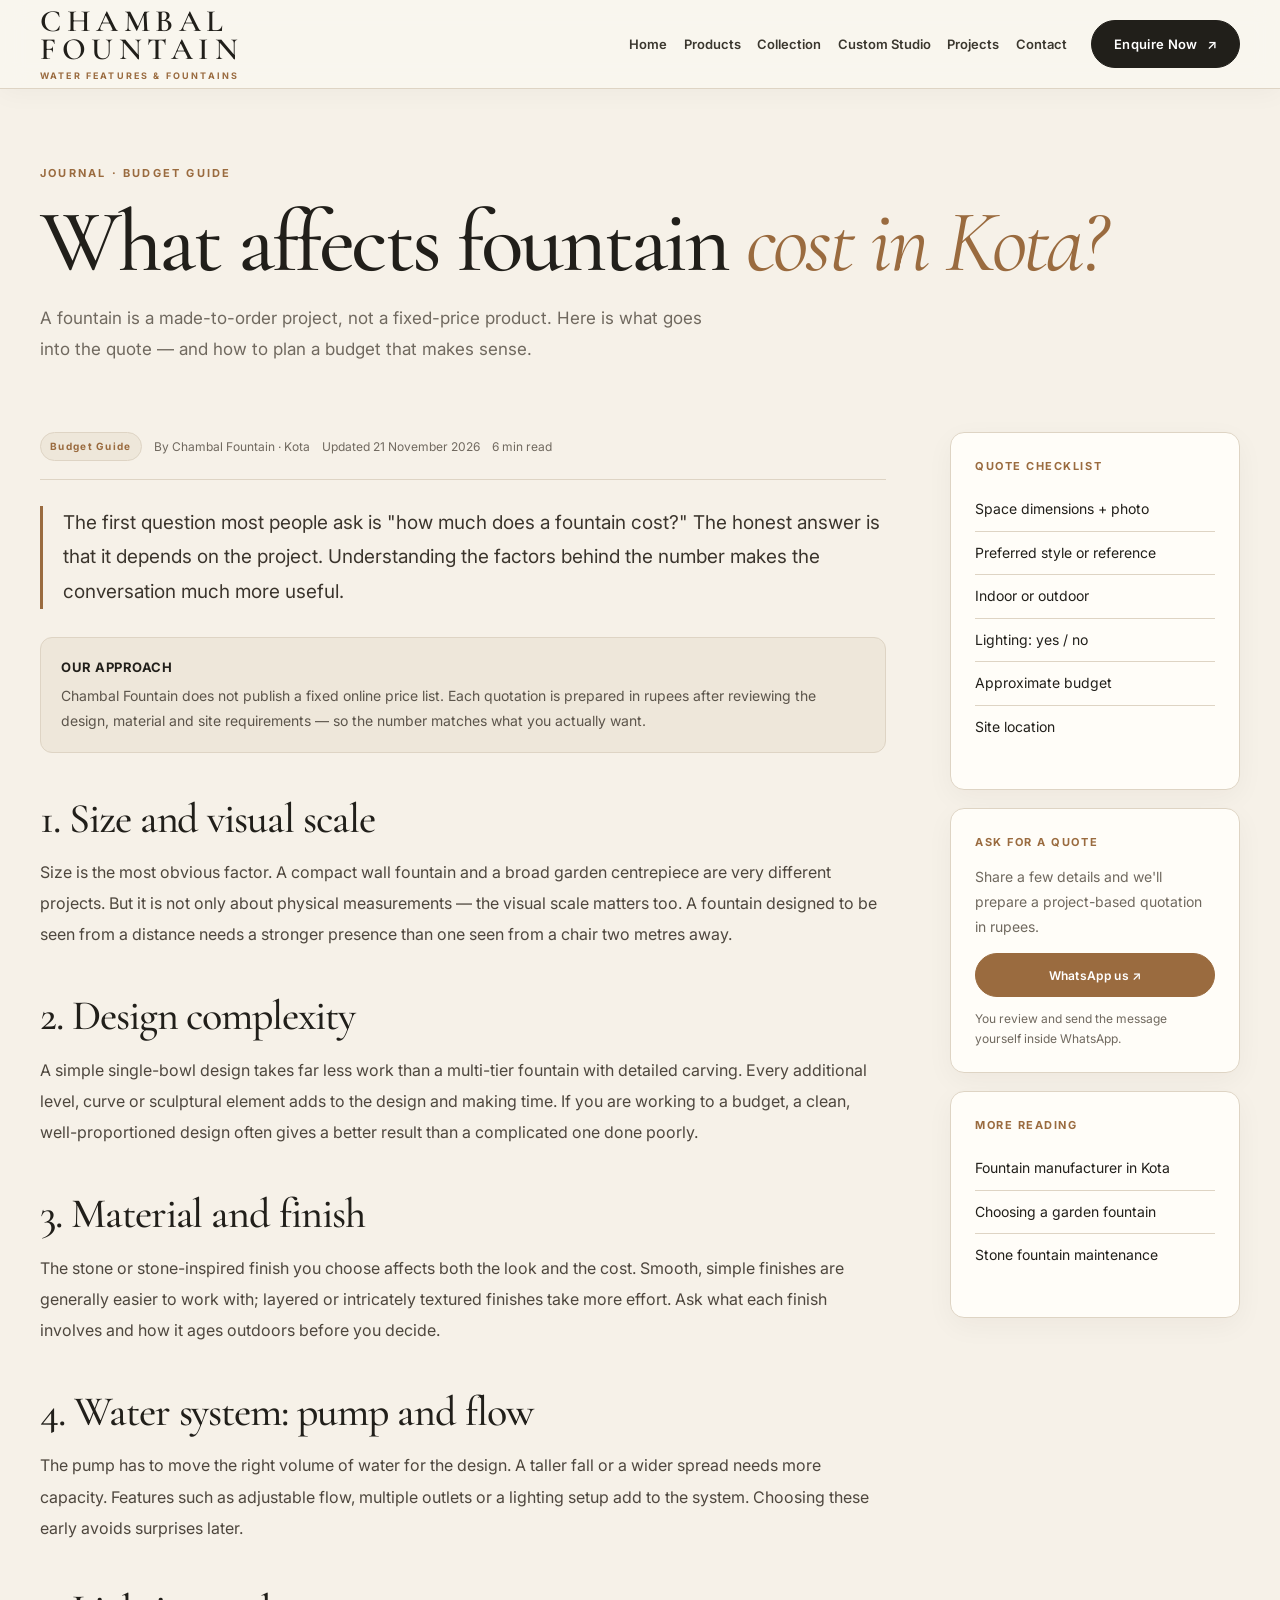
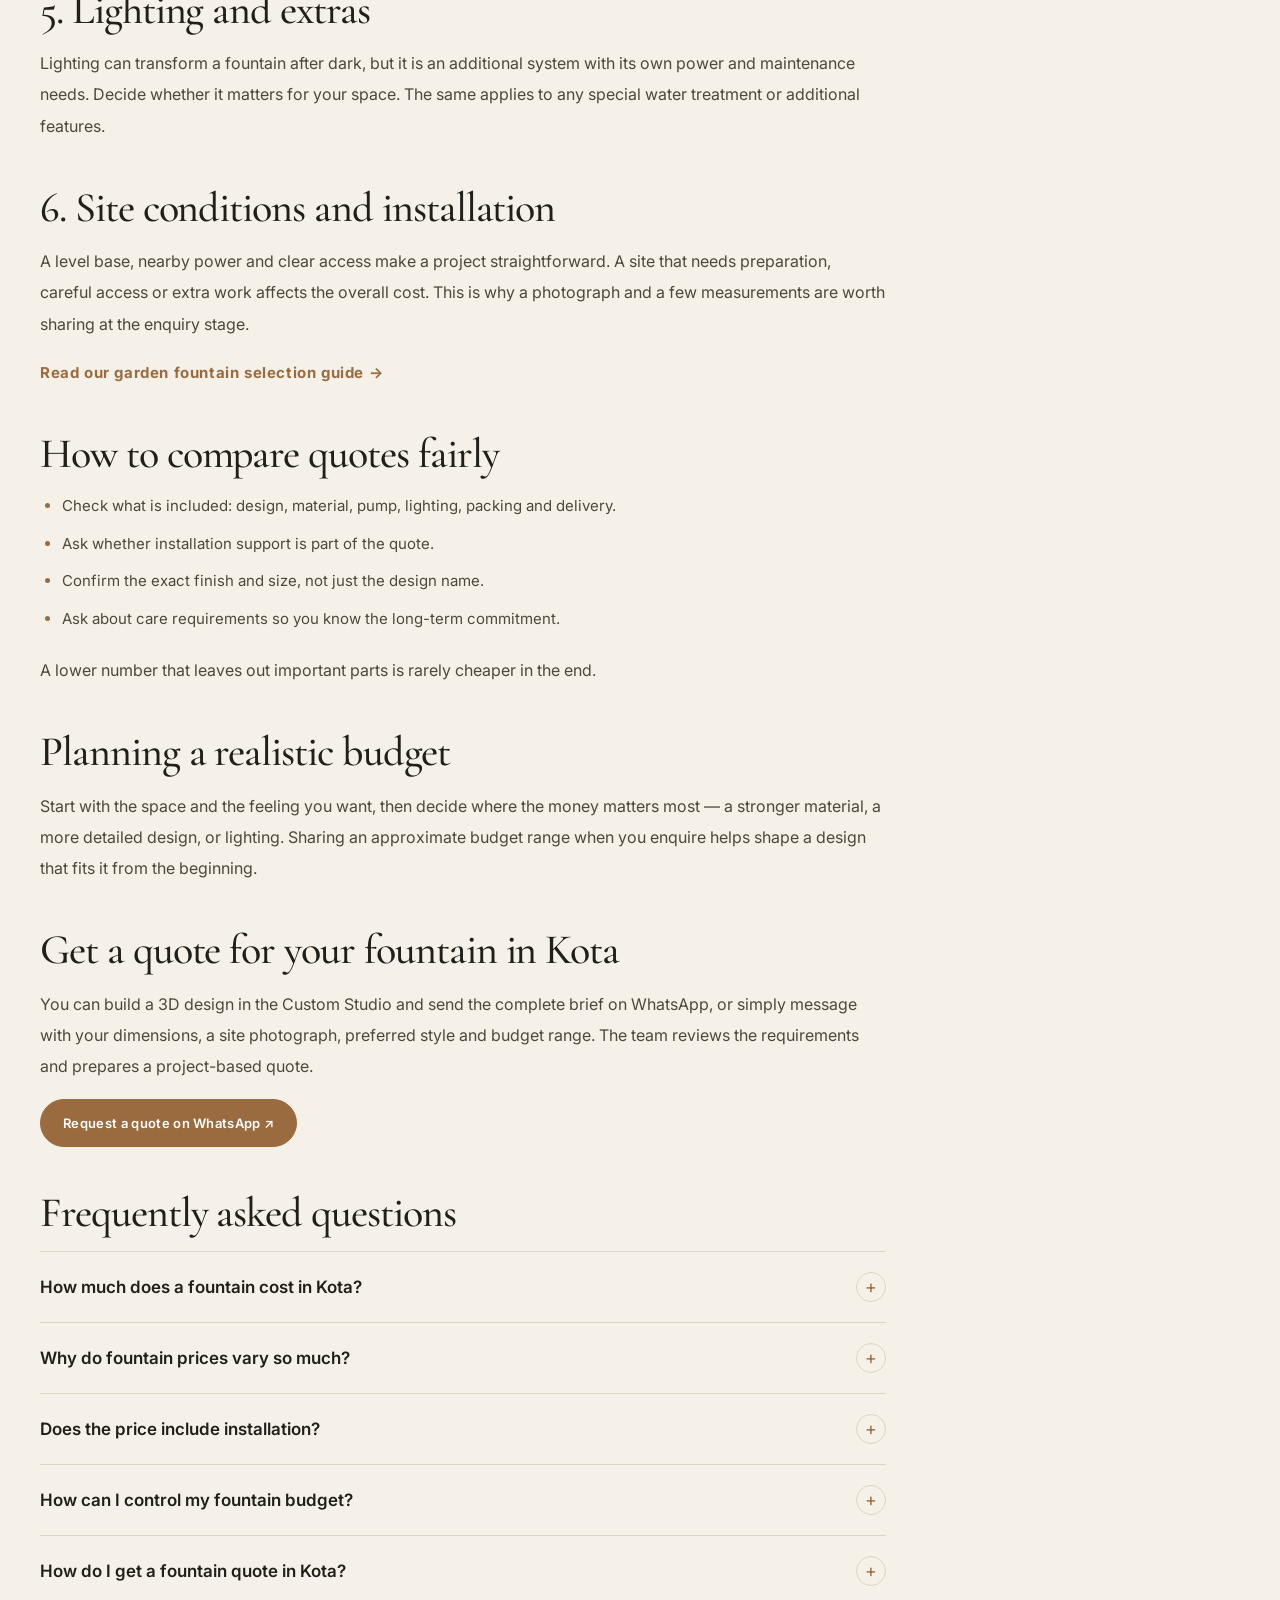
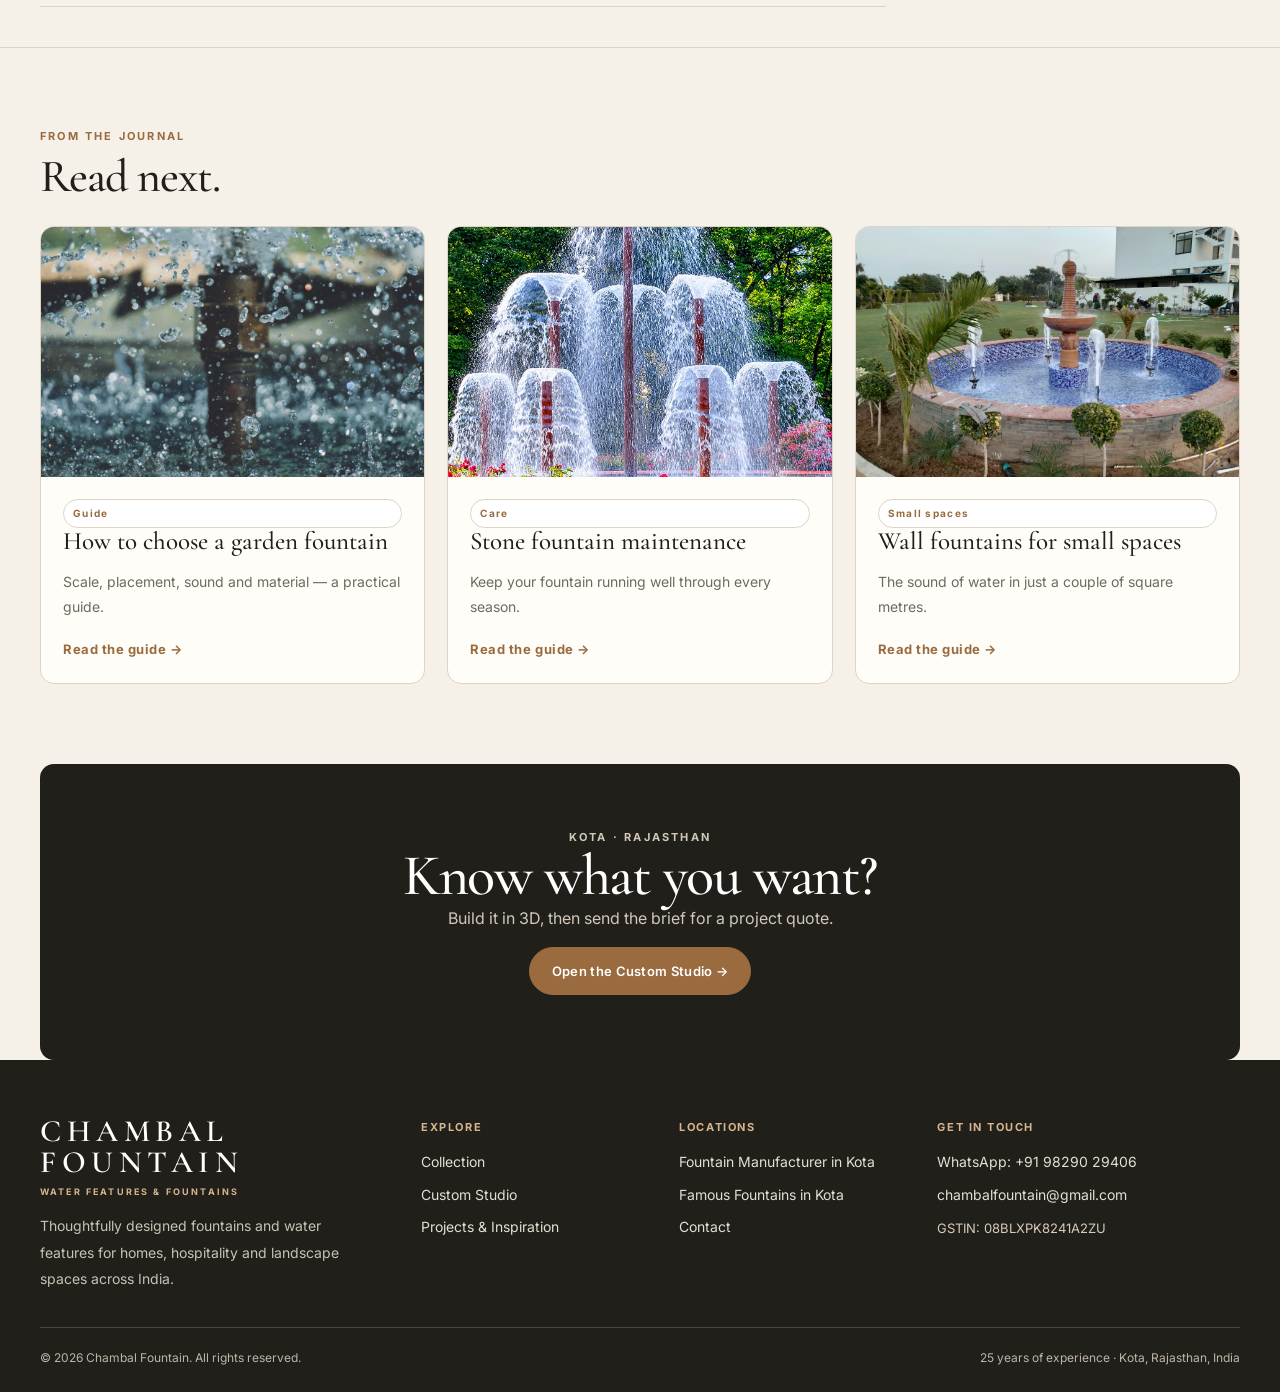
==== commit 6d188cee: "Replace story and journal pages with shop-style products page and WhatsApp brief cart" ====
--- a/blog-fountain-cost-kota.html
+++ b/blog-fountain-cost-kota.html
@@ -62,7 +62,7 @@
           "@id": "https://www.chambalfountain.in/blog-fountain-cost-kota.html#breadcrumb",
           "itemListElement": [
             { "@type": "ListItem", "position": 1, "name": "Home", "item": "https://www.chambalfountain.in/" },
-            { "@type": "ListItem", "position": 2, "name": "Journal", "item": "https://www.chambalfountain.in/journal.html" },
+            { "@type": "ListItem", "position": 2, "name": "Products", "item": "https://www.chambalfountain.in/products.html" },
             { "@type": "ListItem", "position": 3, "name": "Fountain Cost in Kota", "item": "https://www.chambalfountain.in/blog-fountain-cost-kota.html" }
           ]
         },
@@ -82,7 +82,7 @@
     </script>
   </head>
   <body>
-    <header><div class="wrap nav"><a class="logo" href="index.html" aria-label="Chambal Fountain home">CHAMBAL <br> FOUNTAIN<small>WATER FEATURES &amp; FOUNTAINS</small></a><button class="menu-toggle" type="button" aria-expanded="false" aria-label="Open navigation">☰</button><nav aria-label="Main navigation"><a href="index.html">Home</a><a href="collection.html">Collection</a><a href="studio.html">Custom Studio</a><a href="projects.html">Projects</a><a href="story.html">Our Story</a><a href="journal.html" class="active" aria-current="page">Journal</a><a href="contact.html">Contact</a></nav><a class="btn nav-cta" href="contact.html">Enquire Now <span aria-hidden="true">↗</span></a></div></header>
+    <header><div class="wrap nav"><a class="logo" href="index.html" aria-label="Chambal Fountain home">CHAMBAL <br> FOUNTAIN<small>WATER FEATURES &amp; FOUNTAINS</small></a><button class="menu-toggle" type="button" aria-expanded="false" aria-label="Open navigation">☰</button><nav aria-label="Main navigation"><a href="index.html">Home</a><a href="products.html">Products</a><a href="collection.html">Collection</a><a href="studio.html">Custom Studio</a><a href="projects.html">Projects</a><a href="contact.html">Contact</a></nav><a class="btn nav-cta" href="contact.html">Enquire Now <span aria-hidden="true">↗</span></a></div></header>
 
     <main>
       <div class="wrap page-hero">
@@ -160,7 +160,7 @@
       <section><div class="wrap"><div class="cta"><p class="kicker">Kota · Rajasthan</p><h2>Know what you want?</h2><p>Build it in 3D, then send the brief for a project quote.</p><a class="btn" href="studio.html">Open the Custom Studio →</a></div></div></section>
     </main>
 
-    <footer><div class="wrap"><div class="footer-main"><div class="footer-brand"><a class="logo" href="index.html">CHAMBAL FOUNTAIN<small>WATER FEATURES &amp; FOUNTAINS</small></a><p>Thoughtfully designed fountains and water features for homes, hospitality and landscape spaces across India.</p></div><div class="foot"><strong>Explore</strong><a href="collection.html">Collection</a><a href="studio.html">Custom Studio</a><a href="projects.html">Projects &amp; Inspiration</a><a href="journal.html">Journal</a></div><div class="foot"><strong>Locations</strong><a href="fountain-manufacturer-kota.html">Fountain Manufacturer in Kota</a><a href="famous-fountains-in-kota.html">Famous Fountains in Kota</a><a href="contact.html">Contact</a></div><div class="foot footer-contact"><strong>Get in touch</strong><a href="https://wa.me/919829029406" target="_blank" rel="noopener">WhatsApp: +91 98290 29406</a><a href="mailto:chambalfountain@gmail.com">chambalfountain@gmail.com</a><p>GSTIN: 08BLXPK8241A2ZU</p></div></div><div class="footer-bottom"><span>© <span class="year">2026</span> Chambal Fountain. All rights reserved.</span><span>25 years of experience · Kota, Rajasthan, India</span></div></div></footer>
+    <footer><div class="wrap"><div class="footer-main"><div class="footer-brand"><a class="logo" href="index.html">CHAMBAL FOUNTAIN<small>WATER FEATURES &amp; FOUNTAINS</small></a><p>Thoughtfully designed fountains and water features for homes, hospitality and landscape spaces across India.</p></div><div class="foot"><strong>Explore</strong><a href="collection.html">Collection</a><a href="studio.html">Custom Studio</a><a href="projects.html">Projects &amp; Inspiration</a></div><div class="foot"><strong>Locations</strong><a href="fountain-manufacturer-kota.html">Fountain Manufacturer in Kota</a><a href="famous-fountains-in-kota.html">Famous Fountains in Kota</a><a href="contact.html">Contact</a></div><div class="foot footer-contact"><strong>Get in touch</strong><a href="https://wa.me/919829029406" target="_blank" rel="noopener">WhatsApp: +91 98290 29406</a><a href="mailto:chambalfountain@gmail.com">chambalfountain@gmail.com</a><p>GSTIN: 08BLXPK8241A2ZU</p></div></div><div class="footer-bottom"><span>© <span class="year">2026</span> Chambal Fountain. All rights reserved.</span><span>25 years of experience · Kota, Rajasthan, India</span></div></div></footer>
     <script src="assets/js/main.js"></script>
   </body>
 </html>
--- a/assets/css/style.css
+++ b/assets/css/style.css
@@ -1299,3 +1299,68 @@
 .related-section .card .text-link{margin-top:auto}
 @media(max-width:900px){.article-layout{grid-template-columns:1fr}.article-aside{position:static;grid-template-columns:1fr 1fr}}
 @media(max-width:640px){.article-aside{grid-template-columns:1fr}}
+
+/* ===== Product shop / brief-cart ===== */
+.cart-toggle{position:relative;display:inline-flex;align-items:center;gap:8px;min-height:43px;padding:9px 15px;border:1px solid var(--line);border-radius:9px;background:var(--card);color:var(--ink);font:700 12px Inter,Arial,sans-serif;cursor:pointer;transition:border-color .2s,color .2s}
+.cart-toggle:hover{border-color:var(--bronze);color:var(--bronze)}
+.cart-count{display:grid;place-items:center;min-width:21px;height:21px;padding:0 5px;border-radius:999px;background:var(--bronze);color:#fff;font-size:11px;line-height:1}
+.cart-count.is-empty{background:#cfc6b6}
+.shop-hero{padding-top:72px;padding-bottom:34px}
+.shop-hero h1{font-family:'Cormorant Garamond',Georgia,serif;font-size:clamp(52px,7vw,84px);font-weight:500;line-height:1;letter-spacing:-.035em;margin:14px 0 16px}
+.shop-hero h1 em{color:var(--bronze);font-weight:400}
+.shop-hero .sub{max-width:720px;font-size:17px}
+.shop-note{display:flex;flex-wrap:wrap;gap:10px 22px;margin-top:22px;font-size:12px;font-weight:700;letter-spacing:.06em;color:var(--bronze)}
+.shop-toolbar{display:flex;align-items:center;justify-content:space-between;gap:16px;flex-wrap:wrap;padding:18px 0 26px;border-top:1px solid var(--line);border-bottom:1px solid var(--line);margin-bottom:26px}
+.filters{display:flex;flex-wrap:wrap;gap:9px}
+.filters button{border:1px solid var(--line);background:var(--card);color:#4b443b;border-radius:999px;padding:9px 17px;font:600 12px Inter,Arial,sans-serif;cursor:pointer;transition:background .2s,color .2s,border-color .2s}
+.filters button:hover,.filters button.on{background:var(--ink);border-color:var(--ink);color:#fff}
+.shop-count{font-size:12px;color:var(--muted);font-weight:600}
+.shop-grid{display:grid;grid-template-columns:repeat(3,minmax(0,1fr));gap:24px;padding-bottom:26px}
+.product-card{display:flex;flex-direction:column;border:1px solid var(--line);border-radius:16px;background:var(--card);overflow:hidden;box-shadow:0 8px 28px rgba(42,34,24,.045);transition:transform .25s,box-shadow .25s}
+.product-card:hover{transform:translateY(-4px);box-shadow:var(--shadow)}
+.product-card .product-image{aspect-ratio:4/3.4;overflow:hidden;background:var(--soft)}
+.product-card .product-image img{width:100%;height:100%;object-fit:cover;transition:transform .6s}
+.product-card:hover .product-image img{transform:scale(1.05)}
+.product-card .product-info{padding:22px;display:flex;flex-direction:column;flex:1}
+.product-topline{display:flex;align-items:center;justify-content:space-between;gap:10px;margin-bottom:10px}
+.product-family{font-size:10px;font-weight:700;letter-spacing:.15em;text-transform:uppercase;color:var(--bronze)}
+.product-number{font-size:10px;color:var(--muted);letter-spacing:.08em}
+.product-card h2{font-size:29px;margin:0 0 8px;line-height:1.1}
+.product-spec{font-size:13px;line-height:1.7;color:var(--muted);margin:0 0 16px;min-height:44px}
+.product-actions{margin-top:auto;display:flex;align-items:center;gap:10px;flex-wrap:wrap}
+.price-note{font-size:12px;font-weight:600;color:#4b443b}
+.add-btn{display:inline-flex;align-items:center;justify-content:center;gap:7px;min-height:42px;padding:10px 16px;border:1px solid var(--bronze);border-radius:9px;background:var(--bronze);color:#fff;font:700 12px Inter,Arial,sans-serif;cursor:pointer;transition:background .2s,color .2s}
+.add-btn:hover{background:var(--ink);border-color:var(--ink)}
+.add-btn.is-added{background:transparent;color:var(--bronze)}
+.customise-link{font-size:12px;font-weight:700;color:var(--bronze);text-decoration:none;margin-left:auto}
+.customise-link:hover{text-decoration:underline}
+.bespoke-band{margin:34px 0 20px;padding:44px 34px;border-radius:16px;background:var(--ink);color:#f6f1e8;text-align:center}
+.bespoke-band h2{color:#fff;font-size:clamp(32px,4vw,48px);margin:8px 0 12px}
+.bespoke-band p{color:#d2c8b9;max-width:620px;margin:0 auto 18px;line-height:1.8}
+.cart-overlay{position:fixed;inset:0;z-index:90;background:rgba(26,23,19,.55);opacity:0;pointer-events:none;transition:opacity .25s}
+.cart-overlay.is-open{opacity:1;pointer-events:auto}
+.cart-drawer{position:fixed;top:0;right:0;bottom:0;z-index:100;width:min(430px,100%);background:var(--card);box-shadow:-16px 0 50px rgba(0,0,0,.22);display:flex;flex-direction:column;transform:translateX(105%);transition:transform .3s ease}
+.cart-drawer.is-open{transform:none}
+.cart-head{display:flex;align-items:center;justify-content:space-between;gap:14px;padding:24px;border-bottom:1px solid var(--line)}
+.cart-head h2{font-size:29px;margin:0}
+.cart-close{border:1px solid var(--line);background:#fffefa;border-radius:8px;width:38px;height:38px;font-size:20px;line-height:1;color:var(--ink);cursor:pointer}
+.cart-body{flex:1;overflow-y:auto;padding:14px 24px}
+.cart-empty{text-align:center;padding:60px 10px;color:var(--muted)}
+.cart-empty span{display:block;font-size:42px;margin-bottom:12px}
+.cart-empty p{font-size:14px;line-height:1.7}
+.cart-item{display:grid;grid-template-columns:64px 1fr auto;gap:13px;align-items:start;padding:16px 0;border-bottom:1px solid var(--line)}
+.cart-item img{width:64px;height:64px;object-fit:cover;border-radius:9px;background:var(--soft)}
+.cart-item h3{font-size:16px;margin:0 0 4px;line-height:1.3}
+.cart-item small{display:block;font-size:11px;color:var(--muted);line-height:1.5}
+.cart-item .qty{display:inline-flex;align-items:center;gap:8px;margin-top:8px}
+.cart-item .qty button{width:26px;height:26px;border:1px solid var(--line);border-radius:6px;background:#fffefa;cursor:pointer;font-size:14px;line-height:1;color:var(--ink)}
+.cart-item .qty span{font-size:13px;font-weight:700;min-width:16px;text-align:center}
+.cart-remove{border:0;background:none;color:var(--muted);font-size:11px;text-decoration:underline;cursor:pointer;padding:2px 0}
+.cart-remove:hover{color:#a33}
+.cart-foot{padding:20px 24px 24px;border-top:1px solid var(--line);background:var(--card)}
+.cart-total{display:flex;justify-content:space-between;font-size:14px;font-weight:700;margin-bottom:6px}
+.cart-hint{font-size:11px;line-height:1.6;color:var(--muted);margin:0 0 14px}
+.cart-send{width:100%;min-height:50px}
+.cart-secondary{width:100%;min-height:44px;margin-top:9px;font-size:12px}
+@media(max-width:1000px){.shop-grid{grid-template-columns:repeat(2,minmax(0,1fr))}}
+@media(max-width:680px){.shop-grid{grid-template-columns:1fr}.nav-cta{display:none}.cart-toggle{margin-left:auto}.shop-toolbar{align-items:flex-start}}
